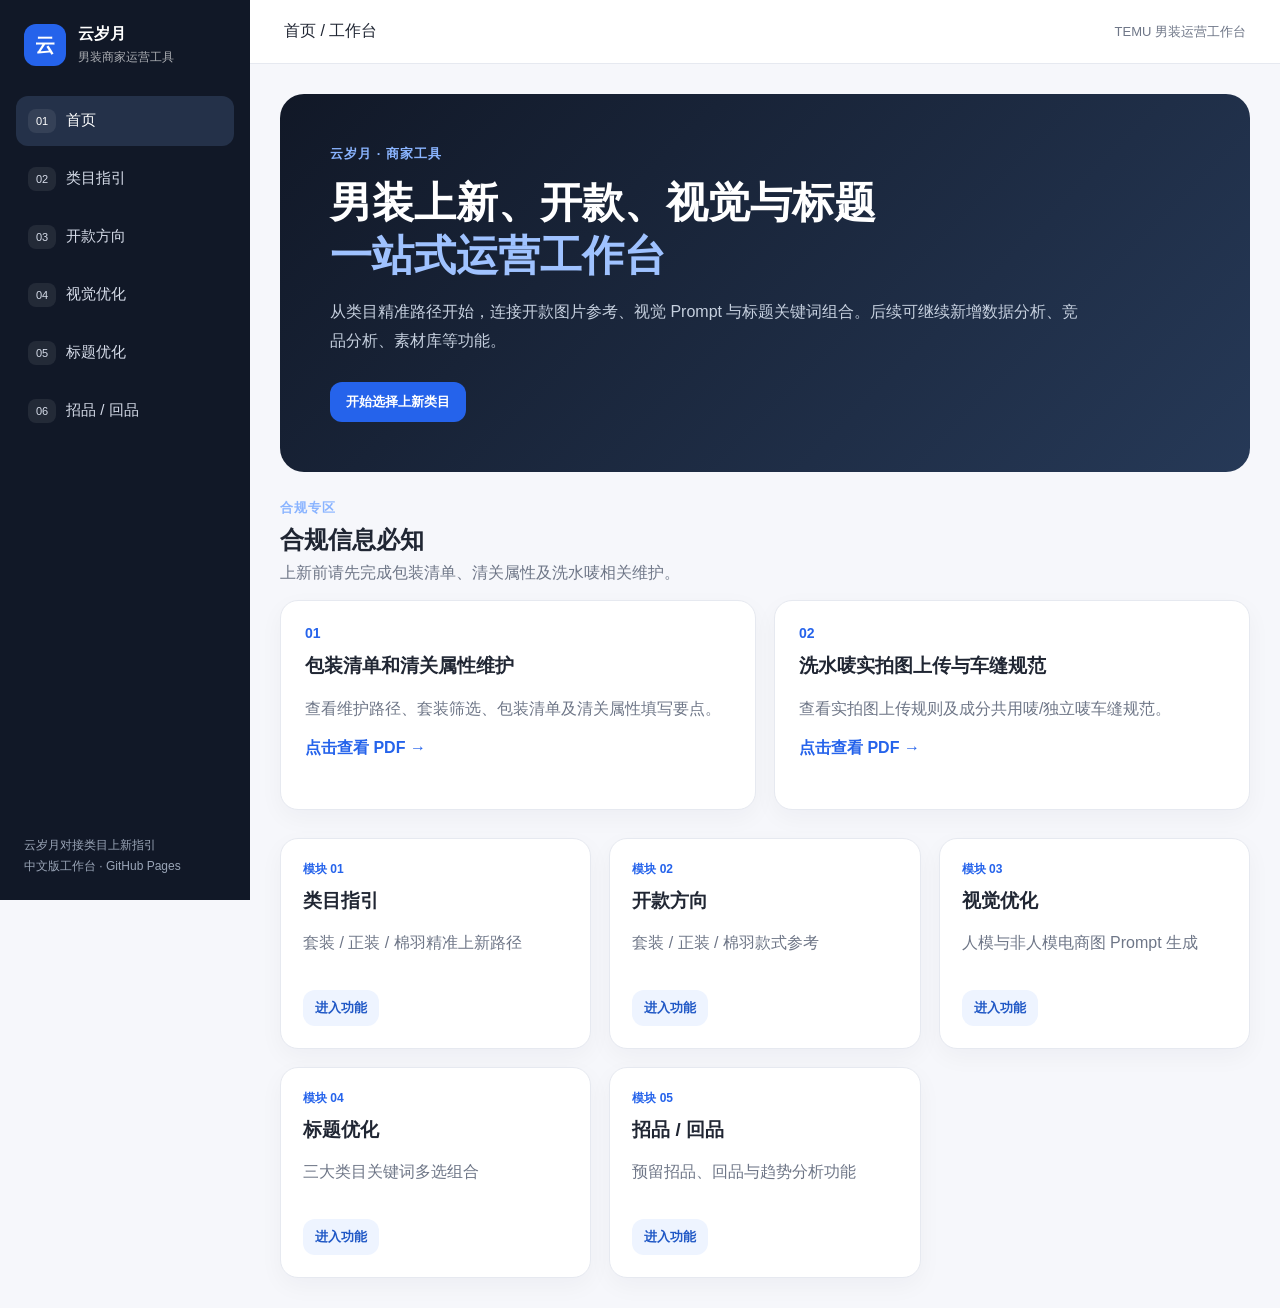
==== index.html @ f144a184 "Add files via upload" ====
<!DOCTYPE html>
<html lang="zh-CN">
<head>
<meta charset="UTF-8">
<meta name="viewport" content="width=device-width,initial-scale=1.0">
<title>云岁月对接类目上新指引</title>
<link rel="stylesheet" href="style.css">
</head>
<body>
<aside class="sidebar">
  <div class="brand"><div class="brand-mark">云</div><div><b>云岁月</b><span>男装商家运营工具</span></div></div>
  <nav id="mainNav"></nav>
  <div class="sidebar-foot">云岁月对接类目上新指引<br>中文版工作台 · GitHub Pages</div>
</aside>
<div class="app">
<header class="topbar"><div id="crumb">首页 / 工作台</div><div class="status">TEMU 男装运营工作台</div></header>
<main>
<section id="home" class="page active">
  <div class="hero"><span class="eyebrow">云岁月 · 商家工具</span><h1>男装上新、开款、视觉与标题<br><em>一站式运营工作台</em></h1><p>从类目精准路径开始，连接开款图片参考、视觉 Prompt 与标题关键词组合。后续可继续新增数据分析、竞品分析、素材库等功能。</p><button class="btn primary" data-go="category">开始选择上新类目</button></div>
  <section class="compliance-section">
    <div class="section-title"><span>合规专区</span><h2>合规信息必知</h2><p>上新前请先完成包装清单、清关属性及洗水唛相关维护。</p></div>
    <div class="compliance-grid">
      <a class="compliance-card" href="assets/compliance/包装清单和清关属性维护要点.pdf" target="_blank"><div class="compliance-num">01</div><h3>包装清单和清关属性维护</h3><p>查看维护路径、套装筛选、包装清单及清关属性填写要点。</p><span>点击查看 PDF →</span></a>
      <a class="compliance-card" href="assets/compliance/洗水唛要点.pdf" target="_blank"><div class="compliance-num">02</div><h3>洗水唛实拍图上传与车缝规范</h3><p>查看实拍图上传规则及成分共用唛/独立唛车缝规范。</p><span>点击查看 PDF →</span></a>
    </div>
  </section>
  <div id="homeModules" class="module-grid"></div>
</section>

<section id="category" class="page">
  <div class="page-head"><span>模块 01</span><h2>类目指引</h2><p>已按《云岁月对接路径表》整理，每一条路径独立展示，可一键复制。</p></div>
  <div class="source-bar"><b>原始类目表：</b><a href="source-files/云岁月对接路径表.xlsx" download>下载 Excel</a><span>｜</span><span>每条路径支持一键复制</span></div>
  <div id="categoryOverview" class="overview-grid"></div>
  <div id="categoryDetail"></div>
</section>

<section id="open" class="page">
  <div class="page-head"><span>模块 02</span><h2>开款方向</h2><p>套装、正装、棉羽三大类目款式参考；优先展示网页图片，PDF 可直接弹窗查看。</p></div>
  <div class="open-tabs" id="openTabs"></div>
  <div id="openDirectionGrid" class="reference-grid"></div>
</section>

<section id="visual" class="page">
  <div class="page-head"><span>模块 03</span><h2>视觉优化</h2><p>围绕人模与非人模商品展示方式，组合生成中文电商图片 Prompt。</p></div>
  <div class="mode-tabs"><button class="active" data-visual-mode="human">人模视觉优化</button><button data-visual-mode="product">非人模视觉优化</button></div>
  <div id="visualControls" class="control-groups"></div>
  <div class="output-card"><div class="output-title">生成的视觉 Prompt <button class="btn small" id="copyVisual">复制 Prompt</button></div><textarea id="visualOutput" readonly></textarea></div>
</section>

<section id="title" class="page">
  <div class="page-head"><span>模块 04</span><h2>标题优化</h2><p>套装、正装、棉羽三大类目独立词卡，支持多选组合。</p></div>
  <div class="golden-formula"><div>标题黄金公式</div><strong>[件套规格 (2pcs/3pcs)] + [人群/品类] + [版型/风格] + [材质/图案] + [领型细节] + [包含部件说明] + [多场景/卖点]</strong></div>
  <div class="source-bar"><b>原始词库：</b><a href="source-files/分维度枚举词_中英对照.xlsx" download>下载《分维度枚举词_中英对照.xlsx》</a></div>
  <div id="titleCategoryTabs" class="open-tabs"></div>
  <div id="titleControls" class="control-groups"></div>
  <div class="output-card"><div class="output-title">生成的英文标题 <button class="btn small" id="copyTitle">复制标题</button></div><textarea id="titleOutput" readonly></textarea><div id="titleCount" class="count"></div></div>
</section>

<section id="sourcing" class="page"><div class="page-head"><span>模块 05</span><h2>招品 / 回品</h2><p>预留功能入口：后续可接入招品清单、回品判断、趋势数据与选品评分。</p></div><div class="empty-state">该模块已预留，后续直接在 <code>app.js</code> 增加数据和页面组件即可。</div></section>
</main>
</div>
<div id="pdfModal" class="modal"><div class="modal-card"><button id="closePdf" class="close">×</button><iframe id="pdfFrame"></iframe></div></div>
<script src="data/category-data.js"></script>
<script src="data/open-direction-data.js"></script>
<script src="data/title-data.js"></script>
<script src="data/visual-data.js"></script>
<script src="app.js"></script>
</body>
</html>
---- style.css ----
:root{--bg:#f6f7fb;--card:#fff;--text:#202633;--muted:#6e7687;--line:#e6e9f0;--dark:#111827;--accent:#2563eb;--accent2:#eef4ff}*{box-sizing:border-box}html,body{margin:0;font-family:Inter,"PingFang SC","Microsoft YaHei",Arial,sans-serif;background:var(--bg);color:var(--text)}body{display:flex}.sidebar{width:250px;min-height:100vh;position:fixed;left:0;top:0;background:#111827;color:#fff;padding:24px 16px;display:flex;flex-direction:column;z-index:20}.brand{display:flex;gap:12px;align-items:center;padding:0 8px 26px}.brand-mark{width:42px;height:42px;border-radius:12px;background:var(--accent);display:grid;place-items:center;font-weight:900;font-size:20px}.brand b,.brand span{display:block}.brand span{font-size:12px;opacity:.65;margin-top:4px}.nav-btn{width:100%;border:0;background:transparent;color:#d7ddea;padding:13px 12px;border-radius:12px;text-align:left;margin:4px 0;font-size:15px;cursor:pointer}.nav-btn:hover,.nav-btn.active{background:#243149;color:#fff}.num{display:inline-grid;place-items:center;width:28px;height:24px;font-size:11px;margin-right:10px;border-radius:8px;background:rgba(255,255,255,.08)}.sidebar-foot{margin-top:auto;padding:18px 8px 0;color:#9aa5b7;font-size:12px;line-height:1.7}.app{margin-left:250px;width:calc(100% - 250px);min-height:100vh}.topbar{height:64px;background:#fff;border-bottom:1px solid var(--line);display:flex;align-items:center;justify-content:space-between;padding:0 34px;position:sticky;top:0;z-index:10}.status{font-size:13px;color:var(--muted)}main{padding:30px;max-width:1500px;margin:auto}.page{display:none}.page.active{display:block}.hero{padding:50px;border-radius:24px;background:linear-gradient(135deg,#111827,#263957);color:#fff;margin-bottom:26px}.eyebrow,.page-head>span,.section-title>span{display:inline-block;color:#8ab4ff;font-weight:800;font-size:13px;letter-spacing:.08em}.hero h1{font-size:42px;line-height:1.25;margin:14px 0}.hero em{color:#9fc2ff;font-style:normal}.hero p{max-width:760px;color:#c6d0df;line-height:1.8}.btn,.tab-btn,.choice,.copy-path,.jump-btn,.view-pdf{border:0;background:#fff;border-radius:12px;padding:11px 16px;font-weight:800;cursor:pointer}.btn.primary{background:var(--accent);color:#fff;margin-top:10px}.btn.small{font-size:13px;padding:9px 12px}.module-grid,.compliance-grid,.overview-grid{display:grid;grid-template-columns:repeat(auto-fit,minmax(250px,1fr));gap:18px}.module-card,.compliance-card,.overview-card,.group-card,.output-card,.path-block,.reference-card{background:var(--card);border:1px solid var(--line);border-radius:18px;box-shadow:0 8px 25px rgba(20,30,50,.04)}.module-card,.overview-card{padding:22px;cursor:pointer}.module-num{font-size:12px;color:var(--accent);font-weight:900}.module-card h3,.overview-card h3{margin:10px 0}.module-card p,.overview-card p{color:var(--muted);min-height:44px;line-height:1.6}.module-card .btn{background:#eef4ff;color:#2058c6}.compliance-section{margin-bottom:28px}.section-title{margin:0 0 16px}.section-title h2{margin:7px 0}.section-title p{margin:0;color:var(--muted)}.compliance-card{display:block;text-decoration:none;color:inherit;padding:24px;min-height:210px}.compliance-card:hover,.module-card:hover,.overview-card:hover{transform:translateY(-2px);box-shadow:0 14px 30px rgba(20,30,50,.08)}.compliance-num{font-weight:900;color:var(--accent);font-size:14px}.compliance-card h3{margin:12px 0}.compliance-card p{color:var(--muted);line-height:1.7}.compliance-card span{color:var(--accent);font-weight:800}.page-head{margin-bottom:20px}.page-head h2{font-size:32px;margin:7px 0}.page-head p{color:var(--muted);margin:0}.source-bar,.title-tip{background:#eef4ff;border:1px solid #d9e7ff;padding:13px 16px;border-radius:12px;margin-bottom:18px;color:#41506a}.source-bar a{color:var(--accent);font-weight:800}.golden-formula{background:#fff6d8;border:1px solid #f0d889;border-radius:16px;padding:18px 20px;margin:0 0 18px}.golden-formula div{font-weight:900;color:#9a6500;margin-bottom:8px}.golden-formula strong{font-size:16px;line-height:1.7}.count-badge{font-size:12px;background:#eef4ff;color:var(--accent);padding:5px 9px;border-radius:999px}.path-block{padding:18px}.path-head{display:flex;align-items:center;justify-content:space-between;margin-bottom:15px}.path-head h3{margin:0}.path-list{display:grid;grid-template-columns:repeat(auto-fit,minmax(330px,1fr));gap:14px}.path-card{border:1px solid var(--line);border-radius:14px;padding:16px;background:#fbfcff}.path-card-top{display:flex;justify-content:space-between;gap:10px}.path-card-top span{font-size:11px;color:var(--muted)}.path{margin:12px 0;color:#354158;line-height:1.7;word-break:break-word}.path-actions{display:flex;gap:10px;flex-wrap:wrap}.copy-path{background:#eaf2ff;color:#1d5bd2}.jump-btn{background:#111827;color:#fff}.open-tabs,.mode-tabs{display:flex;gap:12px;flex-wrap:wrap;margin:18px 0 24px}.tab-btn{min-width:140px;background:#fff;border:1px solid var(--line);font-size:17px}.tab-btn.active,.mode-tabs button.active{background:var(--accent);color:#fff;border-color:var(--accent)}.mode-tabs button{padding:11px 18px;border-radius:12px;border:1px solid var(--line);background:#fff;font-weight:800;cursor:pointer}.reference-grid{display:grid;grid-template-columns:repeat(auto-fill,minmax(320px,1fr));gap:20px}.reference-card{overflow:hidden;display:flex;flex-direction:column}.ppt-card-header{padding:18px;border-bottom:1px solid var(--line)}.reference-type{display:inline-block;font-size:11px;font-weight:900;padding:5px 9px;border-radius:999px;background:#eef4ff;color:var(--accent)}.ppt-card-header h3{margin:10px 0 0}.reference-en{margin:7px 0 0;color:var(--muted);font-size:13px}.ppt-preview{height:400px;background:#f4f6f8;display:flex;align-items:center;justify-content:center}.ppt-preview img{width:100%;height:100%;object-fit:contain}.ppt-preview iframe{width:100%;height:100%;border:0}.reference-body{padding:16px;display:flex;flex-direction:column;gap:14px}.tags{display:flex;gap:7px;flex-wrap:wrap}.tag{font-size:12px;padding:6px 9px;border-radius:999px;background:#f1f3f6}.card-actions{display:grid;gap:9px}.view-pdf{background:var(--dark);color:#fff}.card-image-link{display:block;text-align:center;text-decoration:none;padding:11px;border-radius:12px;background:#eef4ff;color:var(--accent);font-weight:800}.preview-placeholder,.empty-state{padding:30px;text-align:center;color:var(--muted)}.pdf-icon{font-size:44px}.control-groups{display:grid;gap:16px}.group-card{padding:18px}.group-title{display:flex;justify-content:space-between;align-items:center;margin-bottom:12px}.group-title h3{margin:0;font-size:17px}.group-title span{font-size:12px;color:var(--muted)}.choices{display:flex;gap:9px;flex-wrap:wrap}.choice{background:#f7f8fb;border:1px solid var(--line);text-align:left}.choice.active{background:#eaf2ff;border-color:#8db5ff;color:#1649b7}.choice small{display:block;font-size:11px;color:#71809a;margin-top:4px}.output-card{margin-top:20px;padding:18px}.output-title{font-weight:900;display:flex;justify-content:space-between;align-items:center;margin-bottom:12px}.output-title .btn{background:#eef4ff;color:#1d5bd2}textarea{width:100%;min-height:160px;border:1px solid var(--line);border-radius:12px;padding:14px;resize:vertical;font:inherit;line-height:1.7;background:#fbfcff}.count{margin-top:8px;color:var(--muted);font-size:12px}.modal{display:none;position:fixed;inset:0;background:rgba(0,0,0,.65);z-index:100;padding:4vh 4vw}.modal.show{display:flex;align-items:center;justify-content:center}.modal-card{width:100%;height:92vh;background:#fff;border-radius:16px;overflow:hidden;position:relative}.close{position:absolute;right:12px;top:10px;width:38px;height:38px;border:0;border-radius:50%;background:#111827;color:#fff;font-size:24px;z-index:2;cursor:pointer}.modal iframe{width:100%;height:100%;border:0}.empty-state{background:#fff;border:1px dashed #c8ced8;border-radius:18px;min-height:220px;display:grid;place-items:center}code{background:#eef1f5;padding:2px 5px;border-radius:6px}
@media(max-width:900px){body{display:block}.sidebar{position:static;width:100%;min-height:auto}.sidebar-foot{display:none}.app{margin:0;width:100%}.topbar{padding:0 16px}.status{display:none}main{padding:18px}.hero{padding:28px}.hero h1{font-size:31px}.path-list{grid-template-columns:1fr}.reference-grid{grid-template-columns:1fr}.ppt-preview{height:440px}}
@media(max-width:560px){.brand{padding-bottom:12px}.nav-btn{display:inline-block;width:auto;margin:3px;padding:9px}.num{display:none}.sidebar nav{display:flex;flex-wrap:wrap}.hero h1{font-size:27px}.module-grid,.compliance-grid,.overview-grid{grid-template-columns:1fr}.topbar{height:54px}.golden-formula strong{font-size:14px}.ppt-preview{height:360px}}
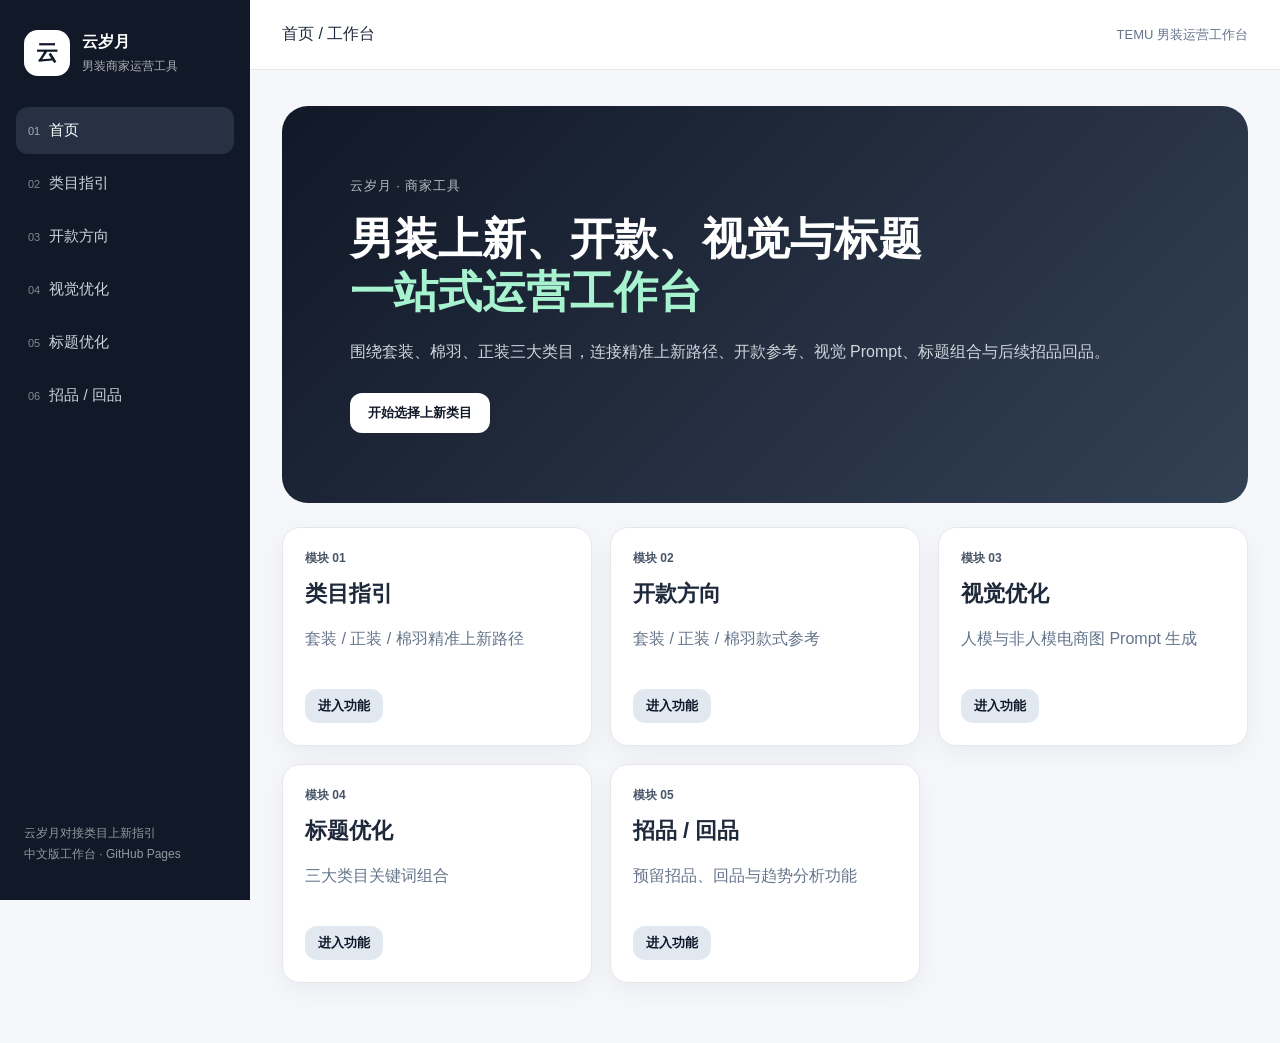
==== commit 3d4697e7: "Add files via upload" ====
--- a/index.html
+++ b/index.html
@@ -2,7 +2,7 @@
 <html lang="zh-CN">
 <head>
 <meta charset="UTF-8">
-<meta name="viewport" content="width=device-width,initial-scale=1.0">
+<meta name="viewport" content="width=device-width, initial-scale=1.0">
 <title>云岁月对接类目上新指引</title>
 <link rel="stylesheet" href="style.css">
 </head>
@@ -16,49 +16,45 @@
 <header class="topbar"><div id="crumb">首页 / 工作台</div><div class="status">TEMU 男装运营工作台</div></header>
 <main>
 <section id="home" class="page active">
-  <div class="hero"><span class="eyebrow">云岁月 · 商家工具</span><h1>男装上新、开款、视觉与标题<br><em>一站式运营工作台</em></h1><p>从类目精准路径开始，连接开款图片参考、视觉 Prompt 与标题关键词组合。后续可继续新增数据分析、竞品分析、素材库等功能。</p><button class="btn primary" data-go="category">开始选择上新类目</button></div>
-  <section class="compliance-section">
-    <div class="section-title"><span>合规专区</span><h2>合规信息必知</h2><p>上新前请先完成包装清单、清关属性及洗水唛相关维护。</p></div>
-    <div class="compliance-grid">
-      <a class="compliance-card" href="assets/compliance/包装清单和清关属性维护要点.pdf" target="_blank"><div class="compliance-num">01</div><h3>包装清单和清关属性维护</h3><p>查看维护路径、套装筛选、包装清单及清关属性填写要点。</p><span>点击查看 PDF →</span></a>
-      <a class="compliance-card" href="assets/compliance/洗水唛要点.pdf" target="_blank"><div class="compliance-num">02</div><h3>洗水唛实拍图上传与车缝规范</h3><p>查看实拍图上传规则及成分共用唛/独立唛车缝规范。</p><span>点击查看 PDF →</span></a>
-    </div>
-  </section>
+  <div class="hero"><span class="eyebrow">云岁月 · 商家工具</span><h1>男装上新、开款、视觉与标题<br><em>一站式运营工作台</em></h1><p>围绕套装、棉羽、正装三大类目，连接精准上新路径、开款参考、视觉 Prompt、标题组合与后续招品回品。</p><button class="btn primary" data-go="category">开始选择上新类目</button></div>
   <div id="homeModules" class="module-grid"></div>
 </section>
 
 <section id="category" class="page">
-  <div class="page-head"><span>模块 01</span><h2>类目指引</h2><p>已按《云岁月对接路径表》整理，每一条路径独立展示，可一键复制。</p></div>
-  <div class="source-bar"><b>原始类目表：</b><a href="source-files/云岁月对接路径表.xlsx" download>下载 Excel</a><span>｜</span><span>每条路径支持一键复制</span></div>
+  <div class="page-head"><span>模块 01</span><h2>类目指引</h2><p>先总览全部路径，再选择套装、正装、棉羽进入精准上新路径。</p></div>
+  <div class="source-bar"><b>原始类目表：</b><a href="source-files/云岁月对接路径表.xlsx" download>下载 Excel</a><span>｜已整理为网页可复制路径</span></div>
   <div id="categoryOverview" class="overview-grid"></div>
   <div id="categoryDetail"></div>
 </section>
 
 <section id="open" class="page">
-  <div class="page-head"><span>模块 02</span><h2>开款方向</h2><p>套装、正装、棉羽三大类目款式参考；优先展示网页图片，PDF 可直接弹窗查看。</p></div>
+  <div class="page-head"><span>模块 02</span><h2>开款方向</h2><p>套装、正装、棉羽三大类款式参考。优先显示图片；无图片时自动显示对应 PDF 页面。</p></div>
   <div class="open-tabs" id="openTabs"></div>
   <div id="openDirectionGrid" class="reference-grid"></div>
 </section>
 
 <section id="visual" class="page">
-  <div class="page-head"><span>模块 03</span><h2>视觉优化</h2><p>围绕人模与非人模商品展示方式，组合生成中文电商图片 Prompt。</p></div>
-  <div class="mode-tabs"><button class="active" data-visual-mode="human">人模视觉优化</button><button data-visual-mode="product">非人模视觉优化</button></div>
+  <div class="page-head"><span>模块 03</span><h2>视觉优化</h2><p>按人模、姿势、风格、场景、配饰、光线与构图组合生成中文电商图片 Prompt。</p></div>
+  <div class="mode-tabs"><button class="mode-btn active" data-mode="human">人模视觉优化</button><button class="mode-btn" data-mode="nonhuman">非人模视觉优化</button></div>
   <div id="visualControls" class="control-groups"></div>
   <div class="output-card"><div class="output-title">生成的视觉 Prompt <button class="btn small" id="copyVisual">复制 Prompt</button></div><textarea id="visualOutput" readonly></textarea></div>
 </section>
 
 <section id="title" class="page">
-  <div class="page-head"><span>模块 04</span><h2>标题优化</h2><p>套装、正装、棉羽三大类目独立词卡，支持多选组合。</p></div>
-  <div class="golden-formula"><div>标题黄金公式</div><strong>[件套规格 (2pcs/3pcs)] + [人群/品类] + [版型/风格] + [材质/图案] + [领型细节] + [包含部件说明] + [多场景/卖点]</strong></div>
-  <div class="source-bar"><b>原始词库：</b><a href="source-files/分维度枚举词_中英对照.xlsx" download>下载《分维度枚举词_中英对照.xlsx》</a></div>
+  <div class="page-head"><span>模块 04</span><h2>标题优化</h2><p>按套装、正装、棉羽选择核心品类词、版型、风格、材质、细节、场景等关键词生成英文标题。</p></div>
+  <div class="golden-formula"><b>标题黄金公式：</b><span>[件套规格 (2pcs/3pcs)] + [人群/品类] + [版型/风格] + [材质/图案] + [领型细节] + [包含部件说明] + [多场景/卖点]</span></div>
   <div id="titleCategoryTabs" class="open-tabs"></div>
   <div id="titleControls" class="control-groups"></div>
   <div class="output-card"><div class="output-title">生成的英文标题 <button class="btn small" id="copyTitle">复制标题</button></div><textarea id="titleOutput" readonly></textarea><div id="titleCount" class="count"></div></div>
 </section>
 
-<section id="sourcing" class="page"><div class="page-head"><span>模块 05</span><h2>招品 / 回品</h2><p>预留功能入口：后续可接入招品清单、回品判断、趋势数据与选品评分。</p></div><div class="empty-state">该模块已预留，后续直接在 <code>app.js</code> 增加数据和页面组件即可。</div></section>
+<section id="sourcing" class="page">
+  <div class="page-head"><span>模块 05</span><h2>招品 / 回品</h2><p>预留招品清单、回品判断、趋势数据与选品评分入口。</p></div>
+  <div class="empty-state"><h3>招品 / 回品功能已预留</h3><p>后续可直接在 app.js 中继续增加招品链接、回品规则、趋势数据和评分模型。</p></div>
+</section>
 </main>
 </div>
+
 <div id="pdfModal" class="modal"><div class="modal-card"><button id="closePdf" class="close">×</button><iframe id="pdfFrame"></iframe></div></div>
 <script src="data/category-data.js"></script>
 <script src="data/open-direction-data.js"></script>
--- a/style.css
+++ b/style.css
@@ -1,3 +1 @@
-:root{--bg:#f6f7fb;--card:#fff;--text:#202633;--muted:#6e7687;--line:#e6e9f0;--dark:#111827;--accent:#2563eb;--accent2:#eef4ff}*{box-sizing:border-box}html,body{margin:0;font-family:Inter,"PingFang SC","Microsoft YaHei",Arial,sans-serif;background:var(--bg);color:var(--text)}body{display:flex}.sidebar{width:250px;min-height:100vh;position:fixed;left:0;top:0;background:#111827;color:#fff;padding:24px 16px;display:flex;flex-direction:column;z-index:20}.brand{display:flex;gap:12px;align-items:center;padding:0 8px 26px}.brand-mark{width:42px;height:42px;border-radius:12px;background:var(--accent);display:grid;place-items:center;font-weight:900;font-size:20px}.brand b,.brand span{display:block}.brand span{font-size:12px;opacity:.65;margin-top:4px}.nav-btn{width:100%;border:0;background:transparent;color:#d7ddea;padding:13px 12px;border-radius:12px;text-align:left;margin:4px 0;font-size:15px;cursor:pointer}.nav-btn:hover,.nav-btn.active{background:#243149;color:#fff}.num{display:inline-grid;place-items:center;width:28px;height:24px;font-size:11px;margin-right:10px;border-radius:8px;background:rgba(255,255,255,.08)}.sidebar-foot{margin-top:auto;padding:18px 8px 0;color:#9aa5b7;font-size:12px;line-height:1.7}.app{margin-left:250px;width:calc(100% - 250px);min-height:100vh}.topbar{height:64px;background:#fff;border-bottom:1px solid var(--line);display:flex;align-items:center;justify-content:space-between;padding:0 34px;position:sticky;top:0;z-index:10}.status{font-size:13px;color:var(--muted)}main{padding:30px;max-width:1500px;margin:auto}.page{display:none}.page.active{display:block}.hero{padding:50px;border-radius:24px;background:linear-gradient(135deg,#111827,#263957);color:#fff;margin-bottom:26px}.eyebrow,.page-head>span,.section-title>span{display:inline-block;color:#8ab4ff;font-weight:800;font-size:13px;letter-spacing:.08em}.hero h1{font-size:42px;line-height:1.25;margin:14px 0}.hero em{color:#9fc2ff;font-style:normal}.hero p{max-width:760px;color:#c6d0df;line-height:1.8}.btn,.tab-btn,.choice,.copy-path,.jump-btn,.view-pdf{border:0;background:#fff;border-radius:12px;padding:11px 16px;font-weight:800;cursor:pointer}.btn.primary{background:var(--accent);color:#fff;margin-top:10px}.btn.small{font-size:13px;padding:9px 12px}.module-grid,.compliance-grid,.overview-grid{display:grid;grid-template-columns:repeat(auto-fit,minmax(250px,1fr));gap:18px}.module-card,.compliance-card,.overview-card,.group-card,.output-card,.path-block,.reference-card{background:var(--card);border:1px solid var(--line);border-radius:18px;box-shadow:0 8px 25px rgba(20,30,50,.04)}.module-card,.overview-card{padding:22px;cursor:pointer}.module-num{font-size:12px;color:var(--accent);font-weight:900}.module-card h3,.overview-card h3{margin:10px 0}.module-card p,.overview-card p{color:var(--muted);min-height:44px;line-height:1.6}.module-card .btn{background:#eef4ff;color:#2058c6}.compliance-section{margin-bottom:28px}.section-title{margin:0 0 16px}.section-title h2{margin:7px 0}.section-title p{margin:0;color:var(--muted)}.compliance-card{display:block;text-decoration:none;color:inherit;padding:24px;min-height:210px}.compliance-card:hover,.module-card:hover,.overview-card:hover{transform:translateY(-2px);box-shadow:0 14px 30px rgba(20,30,50,.08)}.compliance-num{font-weight:900;color:var(--accent);font-size:14px}.compliance-card h3{margin:12px 0}.compliance-card p{color:var(--muted);line-height:1.7}.compliance-card span{color:var(--accent);font-weight:800}.page-head{margin-bottom:20px}.page-head h2{font-size:32px;margin:7px 0}.page-head p{color:var(--muted);margin:0}.source-bar,.title-tip{background:#eef4ff;border:1px solid #d9e7ff;padding:13px 16px;border-radius:12px;margin-bottom:18px;color:#41506a}.source-bar a{color:var(--accent);font-weight:800}.golden-formula{background:#fff6d8;border:1px solid #f0d889;border-radius:16px;padding:18px 20px;margin:0 0 18px}.golden-formula div{font-weight:900;color:#9a6500;margin-bottom:8px}.golden-formula strong{font-size:16px;line-height:1.7}.count-badge{font-size:12px;background:#eef4ff;color:var(--accent);padding:5px 9px;border-radius:999px}.path-block{padding:18px}.path-head{display:flex;align-items:center;justify-content:space-between;margin-bottom:15px}.path-head h3{margin:0}.path-list{display:grid;grid-template-columns:repeat(auto-fit,minmax(330px,1fr));gap:14px}.path-card{border:1px solid var(--line);border-radius:14px;padding:16px;background:#fbfcff}.path-card-top{display:flex;justify-content:space-between;gap:10px}.path-card-top span{font-size:11px;color:var(--muted)}.path{margin:12px 0;color:#354158;line-height:1.7;word-break:break-word}.path-actions{display:flex;gap:10px;flex-wrap:wrap}.copy-path{background:#eaf2ff;color:#1d5bd2}.jump-btn{background:#111827;color:#fff}.open-tabs,.mode-tabs{display:flex;gap:12px;flex-wrap:wrap;margin:18px 0 24px}.tab-btn{min-width:140px;background:#fff;border:1px solid var(--line);font-size:17px}.tab-btn.active,.mode-tabs button.active{background:var(--accent);color:#fff;border-color:var(--accent)}.mode-tabs button{padding:11px 18px;border-radius:12px;border:1px solid var(--line);background:#fff;font-weight:800;cursor:pointer}.reference-grid{display:grid;grid-template-columns:repeat(auto-fill,minmax(320px,1fr));gap:20px}.reference-card{overflow:hidden;display:flex;flex-direction:column}.ppt-card-header{padding:18px;border-bottom:1px solid var(--line)}.reference-type{display:inline-block;font-size:11px;font-weight:900;padding:5px 9px;border-radius:999px;background:#eef4ff;color:var(--accent)}.ppt-card-header h3{margin:10px 0 0}.reference-en{margin:7px 0 0;color:var(--muted);font-size:13px}.ppt-preview{height:400px;background:#f4f6f8;display:flex;align-items:center;justify-content:center}.ppt-preview img{width:100%;height:100%;object-fit:contain}.ppt-preview iframe{width:100%;height:100%;border:0}.reference-body{padding:16px;display:flex;flex-direction:column;gap:14px}.tags{display:flex;gap:7px;flex-wrap:wrap}.tag{font-size:12px;padding:6px 9px;border-radius:999px;background:#f1f3f6}.card-actions{display:grid;gap:9px}.view-pdf{background:var(--dark);color:#fff}.card-image-link{display:block;text-align:center;text-decoration:none;padding:11px;border-radius:12px;background:#eef4ff;color:var(--accent);font-weight:800}.preview-placeholder,.empty-state{padding:30px;text-align:center;color:var(--muted)}.pdf-icon{font-size:44px}.control-groups{display:grid;gap:16px}.group-card{padding:18px}.group-title{display:flex;justify-content:space-between;align-items:center;margin-bottom:12px}.group-title h3{margin:0;font-size:17px}.group-title span{font-size:12px;color:var(--muted)}.choices{display:flex;gap:9px;flex-wrap:wrap}.choice{background:#f7f8fb;border:1px solid var(--line);text-align:left}.choice.active{background:#eaf2ff;border-color:#8db5ff;color:#1649b7}.choice small{display:block;font-size:11px;color:#71809a;margin-top:4px}.output-card{margin-top:20px;padding:18px}.output-title{font-weight:900;display:flex;justify-content:space-between;align-items:center;margin-bottom:12px}.output-title .btn{background:#eef4ff;color:#1d5bd2}textarea{width:100%;min-height:160px;border:1px solid var(--line);border-radius:12px;padding:14px;resize:vertical;font:inherit;line-height:1.7;background:#fbfcff}.count{margin-top:8px;color:var(--muted);font-size:12px}.modal{display:none;position:fixed;inset:0;background:rgba(0,0,0,.65);z-index:100;padding:4vh 4vw}.modal.show{display:flex;align-items:center;justify-content:center}.modal-card{width:100%;height:92vh;background:#fff;border-radius:16px;overflow:hidden;position:relative}.close{position:absolute;right:12px;top:10px;width:38px;height:38px;border:0;border-radius:50%;background:#111827;color:#fff;font-size:24px;z-index:2;cursor:pointer}.modal iframe{width:100%;height:100%;border:0}.empty-state{background:#fff;border:1px dashed #c8ced8;border-radius:18px;min-height:220px;display:grid;place-items:center}code{background:#eef1f5;padding:2px 5px;border-radius:6px}
-@media(max-width:900px){body{display:block}.sidebar{position:static;width:100%;min-height:auto}.sidebar-foot{display:none}.app{margin:0;width:100%}.topbar{padding:0 16px}.status{display:none}main{padding:18px}.hero{padding:28px}.hero h1{font-size:31px}.path-list{grid-template-columns:1fr}.reference-grid{grid-template-columns:1fr}.ppt-preview{height:440px}}
-@media(max-width:560px){.brand{padding-bottom:12px}.nav-btn{display:inline-block;width:auto;margin:3px;padding:9px}.num{display:none}.sidebar nav{display:flex;flex-wrap:wrap}.hero h1{font-size:27px}.module-grid,.compliance-grid,.overview-grid{grid-template-columns:1fr}.topbar{height:54px}.golden-formula strong{font-size:14px}.ppt-preview{height:360px}}+*{box-sizing:border-box}html{scroll-behavior:smooth}body{margin:0;font-family:Arial,"Microsoft YaHei",sans-serif;background:#f5f7fb;color:#1e293b}.sidebar{position:fixed;inset:0 auto 0 0;width:250px;background:#111827;color:#fff;padding:24px 16px;display:flex;flex-direction:column;z-index:20}.brand{display:flex;gap:12px;align-items:center;padding:6px 8px 28px}.brand-mark{width:46px;height:46px;border-radius:14px;background:#fff;color:#111827;display:grid;place-items:center;font-weight:900;font-size:22px}.brand b,.brand span{display:block}.brand span{font-size:12px;opacity:.65;margin-top:5px}.sidebar-foot{margin-top:auto;font-size:12px;line-height:1.7;opacity:.55;padding:12px 8px}.nav-btn{width:100%;border:0;background:transparent;color:#cbd5e1;padding:14px 12px;border-radius:12px;text-align:left;font-size:15px;cursor:pointer;margin:3px 0}.nav-btn:hover,.nav-btn.active{background:#263244;color:#fff}.nav-btn .num{font-size:11px;opacity:.6;margin-right:9px}.app{margin-left:250px;min-height:100vh}.topbar{height:70px;background:#fff;border-bottom:1px solid #e5e7eb;display:flex;align-items:center;justify-content:space-between;padding:0 32px;position:sticky;top:0;z-index:10}.status{font-size:13px;color:#64748b}.page{display:none;padding:36px 32px 60px;max-width:1500px;margin:auto}.page.active{display:block}.hero{padding:70px 7%;border-radius:26px;background:linear-gradient(135deg,#111827,#334155);color:#fff}.eyebrow{font-size:13px;letter-spacing:1px;opacity:.7}.hero h1{font-size:44px;line-height:1.2;margin:18px 0}.hero em{font-style:normal;color:#a7f3d0}.hero p{max-width:760px;line-height:1.9;color:#d1d5db}.btn{border:0;border-radius:12px;padding:11px 18px;font-weight:800;cursor:pointer;background:#e2e8f0;color:#0f172a}.btn.primary{background:#fff;color:#111827;margin-top:10px}.btn.small{padding:8px 13px;font-size:13px}.module-grid,.overview-grid,.reference-grid{display:grid;grid-template-columns:repeat(auto-fit,minmax(250px,1fr));gap:18px;margin-top:24px}.module-card,.overview-card,.group-card,.reference-card,.output-card,.path-block,.empty-state{background:#fff;border:1px solid #e5e7eb;border-radius:18px;box-shadow:0 8px 28px rgba(15,23,42,.05)}.module-card,.overview-card{padding:22px;cursor:pointer}.module-card h3,.overview-card h3{font-size:22px;margin:12px 0 8px}.module-card p,.overview-card p{color:#64748b;line-height:1.7;min-height:48px}.module-num,.count-badge,.page-head>span{font-size:12px;font-weight:800;color:#475569}.page-head h2{font-size:34px;margin:8px 0}.page-head p{color:#64748b}.source-bar,.golden-formula{background:#eef2ff;border:1px solid #c7d2fe;border-radius:14px;padding:15px 18px;margin:18px 0;color:#334155}.golden-formula{font-size:16px;line-height:1.8;background:#fff7ed;border-color:#fed7aa}.golden-formula b{font-size:18px;color:#9a3412}.overview-card button{margin-top:12px}.path-block{margin-top:24px;overflow:hidden}.path-head{display:flex;justify-content:space-between;align-items:center;padding:18px 20px;border-bottom:1px solid #e5e7eb}.path-list{padding:14px}.path-row{display:grid;grid-template-columns:130px 1fr auto auto;gap:14px;align-items:center;padding:15px;border-bottom:1px solid #eef2f7}.path-row:last-child{border-bottom:0}.path{font-size:13px;color:#475569;line-height:1.7;word-break:break-all}.copy-path,.jump-btn,.tab-btn,.mode-btn,.choice,.view-pdf,.card-image-link{border:1px solid #d8dee9;background:#fff;border-radius:12px;padding:10px 14px;cursor:pointer;font-weight:800}.copy-path{font-size:12px}.open-tabs,.mode-tabs{display:flex;flex-wrap:wrap;gap:12px;margin:22px 0}.tab-btn,.mode-btn{min-width:140px;min-height:52px;font-size:18px}.tab-btn.active,.mode-btn.active{background:#111827;color:#fff;border-color:#111827}.reference-grid{grid-template-columns:repeat(auto-fill,minmax(320px,1fr))}.reference-card{overflow:hidden;display:flex;flex-direction:column}.ppt-card-header{padding:18px 20px;border-bottom:1px solid #eef2f7}.reference-type{display:inline-block;background:#f1f5f9;border-radius:999px;padding:5px 10px;font-size:12px;font-weight:800}.ppt-card-header h3{font-size:21px;margin:12px 0 4px}.reference-en{font-size:13px;color:#64748b;margin:0}.ppt-preview{height:420px;background:#f8fafc;display:grid;place-items:center;overflow:hidden}.ppt-preview img{width:100%;height:100%;object-fit:contain}.ppt-preview iframe{width:100%;height:100%;border:0}.reference-body{padding:18px;display:flex;flex-direction:column;gap:15px}.tags{display:flex;gap:8px;flex-wrap:wrap}.tag{font-size:12px;padding:6px 10px;border-radius:999px;background:#f1f5f9;color:#475569}.card-actions{display:grid;gap:10px}.view-pdf,.card-image-link{width:100%;text-align:center;text-decoration:none;color:#0f172a}.preview-placeholder{padding:30px;text-align:center;color:#64748b}.preview-placeholder .pdf-icon{font-size:48px}.control-groups{display:grid;gap:16px}.group-card{padding:18px}.group-title{display:flex;justify-content:space-between;align-items:center;margin-bottom:14px}.group-title h3{margin:0;font-size:18px}.group-title span{font-size:12px;color:#64748b}.choices{display:flex;flex-wrap:wrap;gap:10px}.choice{font-size:14px;color:#334155}.choice small{display:block;margin-top:4px;color:#64748b;font-weight:500}.choice.active{background:#111827;color:#fff;border-color:#111827}.choice.active small{color:#cbd5e1}.output-card{margin-top:24px;padding:18px}.output-title{display:flex;justify-content:space-between;align-items:center;font-weight:900;margin-bottom:12px}.output-card textarea{width:100%;min-height:160px;border:1px solid #dbe1ea;border-radius:14px;padding:16px;font-family:inherit;line-height:1.7;resize:vertical;background:#fafcff}.count{margin-top:10px;font-size:13px;color:#64748b}.empty-state{min-height:260px;padding:40px;display:grid;place-items:center;text-align:center;color:#64748b}.modal{display:none;position:fixed;inset:0;background:rgba(15,23,42,.72);z-index:50;padding:30px}.modal.show{display:flex}.modal-card{position:relative;background:#fff;width:min(1100px,100%);height:min(90vh,900px);margin:auto;border-radius:16px;overflow:hidden}.modal-card iframe{width:100%;height:100%;border:0}.close{position:absolute;right:12px;top:10px;z-index:2;border:0;background:#111827;color:#fff;width:36px;height:36px;border-radius:50%;font-size:24px;cursor:pointer}@media(max-width:800px){.sidebar{position:static;width:auto;min-height:auto}.sidebar-foot{display:none}.app{margin-left:0}.topbar{padding:0 16px}.page{padding:24px 16px}.hero{padding:40px 24px}.hero h1{font-size:32px}.status{display:none}.path-row{grid-template-columns:1fr}.path-row .path{font-size:12px}.tab-btn,.mode-btn{flex:1;min-width:120px}.ppt-preview{height:360px}}
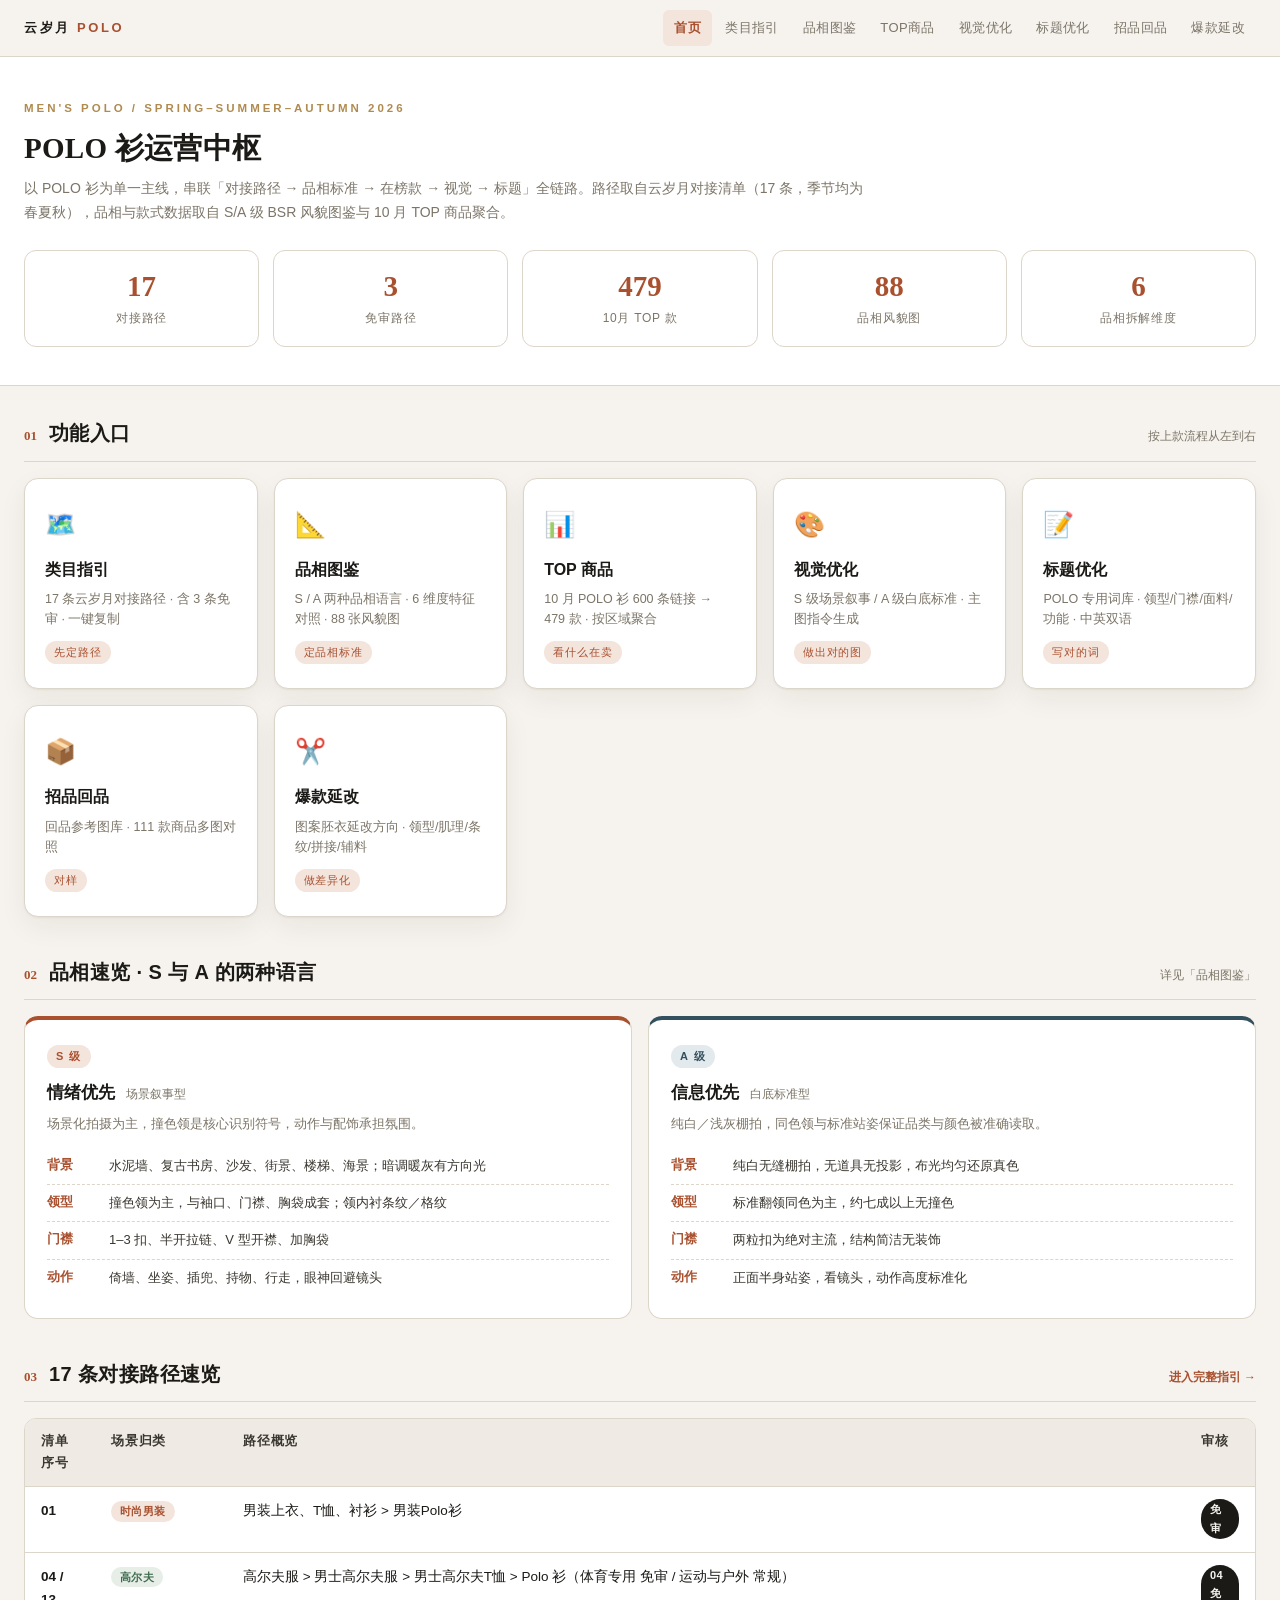
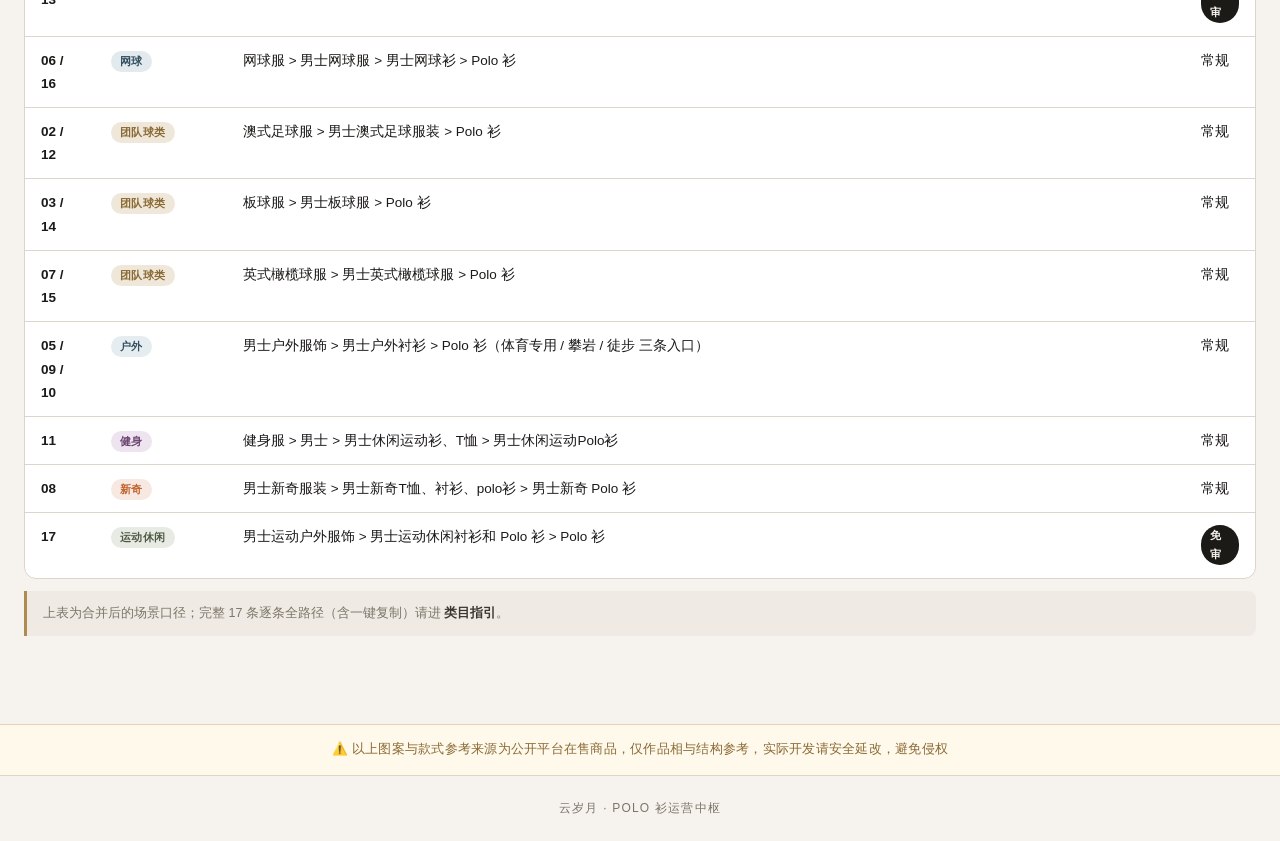
==== commit 5948c536: "Add files via upload" ====
--- a/index.html
+++ b/index.html
@@ -2,64 +2,142 @@
 <html lang="zh-CN">
 <head>
 <meta charset="UTF-8">
-<meta name="viewport" content="width=device-width, initial-scale=1.0">
-<title>云岁月对接类目上新指引</title>
+<meta name="viewport" content="width=device-width,initial-scale=1.0">
+<title>云岁月 · POLO 衫运营中枢</title>
 <link rel="stylesheet" href="style.css">
 </head>
 <body>
-<aside class="sidebar">
-  <div class="brand"><div class="brand-mark">云</div><div><b>云岁月</b><span>男装商家运营工具</span></div></div>
-  <nav id="mainNav"></nav>
-  <div class="sidebar-foot">云岁月对接类目上新指引<br>中文版工作台 · GitHub Pages</div>
-</aside>
-<div class="app">
-<header class="topbar"><div id="crumb">首页 / 工作台</div><div class="status">TEMU 男装运营工作台</div></header>
-<main>
-<section id="home" class="page active">
-  <div class="hero"><span class="eyebrow">云岁月 · 商家工具</span><h1>男装上新、开款、视觉与标题<br><em>一站式运营工作台</em></h1><p>围绕套装、棉羽、正装三大类目，连接精准上新路径、开款参考、视觉 Prompt、标题组合与后续招品回品。</p><button class="btn primary" data-go="category">开始选择上新类目</button></div>
-  <div id="homeModules" class="module-grid"></div>
-</section>
 
-<section id="category" class="page">
-  <div class="page-head"><span>模块 01</span><h2>类目指引</h2><p>先总览全部路径，再选择套装、正装、棉羽进入精准上新路径。</p></div>
-  <div class="source-bar"><b>原始类目表：</b><a href="source-files/云岁月对接路径表.xlsx" download>下载 Excel</a><span>｜已整理为网页可复制路径</span></div>
-  <div id="categoryOverview" class="overview-grid"></div>
-  <div id="categoryDetail"></div>
-</section>
+<div class="ys-nav"><div class="in">
+  <div class="brand">云岁月 <em>POLO</em></div>
+  <div class="links">
+    <a href="index.html" class="on">首页</a>
+    <a href="category-guide.html">类目指引</a>
+    <a href="appearance.html">品相图鉴</a>
+    <a href="top-goods.html">TOP商品</a>
+    <a href="visual.html">视觉优化</a>
+    <a href="title.html">标题优化</a>
+    <a href="recruit.html">招品回品</a>
+    <a href="ideas.html">爆款延改</a>
+  </div>
+</div></div>
 
-<section id="open" class="page">
-  <div class="page-head"><span>模块 02</span><h2>开款方向</h2><p>套装、正装、棉羽三大类款式参考。优先显示图片；无图片时自动显示对应 PDF 页面。</p></div>
-  <div class="open-tabs" id="openTabs"></div>
-  <div id="openDirectionGrid" class="reference-grid"></div>
-</section>
+<div class="page-head"><div class="in">
+  <div class="kicker">Men's Polo / Spring–Summer–Autumn 2026</div>
+  <h1 class="serif">POLO 衫运营中枢</h1>
+  <p class="lead">以 POLO 衫为单一主线，串联「对接路径 → 品相标准 → 在榜款 → 视觉 → 标题」全链路。路径取自云岁月对接清单（17 条，季节均为春夏秋），品相与款式数据取自 S/A 级 BSR 风貌图鉴与 10 月 TOP 商品聚合。</p>
+  <div class="stats">
+    <div class="stat"><div class="n">17</div><div class="l">对接路径</div></div>
+    <div class="stat"><div class="n">3</div><div class="l">免审路径</div></div>
+    <div class="stat"><div class="n">479</div><div class="l">10月 TOP 款</div></div>
+    <div class="stat"><div class="n">88</div><div class="l">品相风貌图</div></div>
+    <div class="stat"><div class="n">6</div><div class="l">品相拆解维度</div></div>
+  </div>
+</div></div>
 
-<section id="visual" class="page">
-  <div class="page-head"><span>模块 03</span><h2>视觉优化</h2><p>按人模、姿势、风格、场景、配饰、光线与构图组合生成中文电商图片 Prompt。</p></div>
-  <div class="mode-tabs"><button class="mode-btn active" data-mode="human">人模视觉优化</button><button class="mode-btn" data-mode="nonhuman">非人模视觉优化</button></div>
-  <div id="visualControls" class="control-groups"></div>
-  <div class="output-card"><div class="output-title">生成的视觉 Prompt <button class="btn small" id="copyVisual">复制 Prompt</button></div><textarea id="visualOutput" readonly></textarea></div>
-</section>
+<div class="container">
 
-<section id="title" class="page">
-  <div class="page-head"><span>模块 04</span><h2>标题优化</h2><p>按套装、正装、棉羽选择核心品类词、版型、风格、材质、细节、场景等关键词生成英文标题。</p></div>
-  <div class="golden-formula"><b>标题黄金公式：</b><span>[件套规格 (2pcs/3pcs)] + [人群/品类] + [版型/风格] + [材质/图案] + [领型细节] + [包含部件说明] + [多场景/卖点]</span></div>
-  <div id="titleCategoryTabs" class="open-tabs"></div>
-  <div id="titleControls" class="control-groups"></div>
-  <div class="output-card"><div class="output-title">生成的英文标题 <button class="btn small" id="copyTitle">复制标题</button></div><textarea id="titleOutput" readonly></textarea><div id="titleCount" class="count"></div></div>
-</section>
+  <div class="section">
+    <div class="section-title"><span class="no">01</span><h2>功能入口</h2><span class="hint">按上款流程从左到右</span></div>
+    <div class="entrance-grid">
+      <a href="category-guide.html" class="entrance-card">
+        <div class="icon">🗺️</div>
+        <div class="title">类目指引</div>
+        <div class="desc">17 条云岁月对接路径 · 含 3 条免审 · 一键复制</div>
+        <div class="tagline">先定路径</div>
+      </a>
+      <a href="appearance.html" class="entrance-card">
+        <div class="icon">📐</div>
+        <div class="title">品相图鉴</div>
+        <div class="desc">S / A 两种品相语言 · 6 维度特征对照 · 88 张风貌图</div>
+        <div class="tagline">定品相标准</div>
+      </a>
+      <a href="top-goods.html" class="entrance-card">
+        <div class="icon">📊</div>
+        <div class="title">TOP 商品</div>
+        <div class="desc">10 月 POLO 衫 600 条链接 → 479 款 · 按区域聚合</div>
+        <div class="tagline">看什么在卖</div>
+      </a>
+      <a href="visual.html" class="entrance-card">
+        <div class="icon">🎨</div>
+        <div class="title">视觉优化</div>
+        <div class="desc">S 级场景叙事 / A 级白底标准 · 主图指令生成</div>
+        <div class="tagline">做出对的图</div>
+      </a>
+      <a href="title.html" class="entrance-card">
+        <div class="icon">📝</div>
+        <div class="title">标题优化</div>
+        <div class="desc">POLO 专用词库 · 领型/门襟/面料/功能 · 中英双语</div>
+        <div class="tagline">写对的词</div>
+      </a>
+      <a href="recruit.html" class="entrance-card">
+        <div class="icon">📦</div>
+        <div class="title">招品回品</div>
+        <div class="desc">回品参考图库 · 111 款商品多图对照</div>
+        <div class="tagline">对样</div>
+      </a>
+      <a href="ideas.html" class="entrance-card">
+        <div class="icon">✂️</div>
+        <div class="title">爆款延改</div>
+        <div class="desc">图案胚衣延改方向 · 领型/肌理/条纹/拼接/辅料</div>
+        <div class="tagline">做差异化</div>
+      </a>
+    </div>
+  </div>
 
-<section id="sourcing" class="page">
-  <div class="page-head"><span>模块 05</span><h2>招品 / 回品</h2><p>预留招品清单、回品判断、趋势数据与选品评分入口。</p></div>
-  <div class="empty-state"><h3>招品 / 回品功能已预留</h3><p>后续可直接在 app.js 中继续增加招品链接、回品规则、趋势数据和评分模型。</p></div>
-</section>
-</main>
+  <div class="section">
+    <div class="section-title"><span class="no">02</span><h2>品相速览 · S 与 A 的两种语言</h2><span class="hint">详见「品相图鉴」</span></div>
+    <div class="duo">
+      <div class="panel s">
+        <span class="tag">S 级</span>
+        <h3>情绪优先 <span>场景叙事型</span></h3>
+        <p class="sum">场景化拍摄为主，撞色领是核心识别符号，动作与配饰承担氛围。</p>
+        <ul class="feats">
+          <li><b>背景</b><span>水泥墙、复古书房、沙发、街景、楼梯、海景；暗调暖灰有方向光</span></li>
+          <li><b>领型</b><span>撞色领为主，与袖口、门襟、胸袋成套；领内衬条纹／格纹</span></li>
+          <li><b>门襟</b><span>1–3 扣、半开拉链、V 型开襟、加胸袋</span></li>
+          <li><b>动作</b><span>倚墙、坐姿、插兜、持物、行走，眼神回避镜头</span></li>
+        </ul>
+      </div>
+      <div class="panel a">
+        <span class="tag">A 级</span>
+        <h3>信息优先 <span>白底标准型</span></h3>
+        <p class="sum">纯白／浅灰棚拍，同色领与标准站姿保证品类与颜色被准确读取。</p>
+        <ul class="feats">
+          <li><b>背景</b><span>纯白无缝棚拍，无道具无投影，布光均匀还原真色</span></li>
+          <li><b>领型</b><span>标准翻领同色为主，约七成以上无撞色</span></li>
+          <li><b>门襟</b><span>两粒扣为绝对主流，结构简洁无装饰</span></li>
+          <li><b>动作</b><span>正面半身站姿，看镜头，动作高度标准化</span></li>
+        </ul>
+      </div>
+    </div>
+  </div>
+
+  <div class="section">
+    <div class="section-title"><span class="no">03</span><h2>17 条对接路径速览</h2><span class="hint"><a href="category-guide.html" style="color:var(--rust);font-weight:600">进入完整指引 →</a></span></div>
+    <div class="tablewrap">
+      <table>
+        <thead><tr><th style="width:70px">清单序号</th><th style="width:132px">场景归类</th><th>路径概览</th><th style="width:70px">审核</th></tr></thead>
+        <tbody>
+          <tr><td><b>01</b></td><td><span class="badge b-fashion">时尚男装</span></td><td>男装上衣、T恤、衬衫 &gt; 男装Polo衫</td><td><span class="badge b-free">免审</span></td></tr>
+          <tr><td><b>04 / 13</b></td><td><span class="badge b-golf">高尔夫</span></td><td>高尔夫服 &gt; 男士高尔夫服 &gt; 男士高尔夫T恤 &gt; Polo 衫（体育专用 免审 / 运动与户外 常规）</td><td><span class="badge b-free">04 免审</span></td></tr>
+          <tr><td><b>06 / 16</b></td><td><span class="badge b-tennis">网球</span></td><td>网球服 &gt; 男士网球服 &gt; 男士网球衫 &gt; Polo 衫</td><td>常规</td></tr>
+          <tr><td><b>02 / 12</b></td><td><span class="badge b-team">团队球类</span></td><td>澳式足球服 &gt; 男士澳式足球服装 &gt; Polo 衫</td><td>常规</td></tr>
+          <tr><td><b>03 / 14</b></td><td><span class="badge b-team">团队球类</span></td><td>板球服 &gt; 男士板球服 &gt; Polo 衫</td><td>常规</td></tr>
+          <tr><td><b>07 / 15</b></td><td><span class="badge b-team">团队球类</span></td><td>英式橄榄球服 &gt; 男士英式橄榄球服 &gt; Polo 衫</td><td>常规</td></tr>
+          <tr><td><b>05 / 09 / 10</b></td><td><span class="badge b-outdoor">户外</span></td><td>男士户外服饰 &gt; 男士户外衬衫 &gt; Polo 衫（体育专用 / 攀岩 / 徒步 三条入口）</td><td>常规</td></tr>
+          <tr><td><b>11</b></td><td><span class="badge b-fitness">健身</span></td><td>健身服 &gt; 男士 &gt; 男士休闲运动衫、T恤 &gt; 男士休闲运动Polo衫</td><td>常规</td></tr>
+          <tr><td><b>08</b></td><td><span class="badge b-novelty">新奇</span></td><td>男士新奇服装 &gt; 男士新奇T恤、衬衫、polo衫 &gt; 男士新奇 Polo 衫</td><td>常规</td></tr>
+          <tr><td><b>17</b></td><td><span class="badge b-active">运动休闲</span></td><td>男士运动户外服饰 &gt; 男士运动休闲衬衫和 Polo 衫 &gt; Polo 衫</td><td><span class="badge b-free">免审</span></td></tr>
+        </tbody>
+      </table>
+    </div>
+    <div class="note" style="margin-top:12px">上表为合并后的场景口径；完整 17 条逐条全路径（含一键复制）请进 <b>类目指引</b>。</div>
+  </div>
+
 </div>
 
-<div id="pdfModal" class="modal"><div class="modal-card"><button id="closePdf" class="close">×</button><iframe id="pdfFrame"></iframe></div></div>
-<script src="data/category-data.js"></script>
-<script src="data/open-direction-data.js"></script>
-<script src="data/title-data.js"></script>
-<script src="data/visual-data.js"></script>
-<script src="app.js"></script>
+<div class="disclaimer">⚠️ 以上图案与款式参考来源为公开平台在售商品，仅作品相与结构参考，实际开发请安全延改，避免侵权</div>
+<div class="footer">云岁月 · POLO 衫运营中枢</div>
 </body>
-</html>+</html>
--- a/style.css
+++ b/style.css
@@ -1 +1,185 @@
-*{box-sizing:border-box}html{scroll-behavior:smooth}body{margin:0;font-family:Arial,"Microsoft YaHei",sans-serif;background:#f5f7fb;color:#1e293b}.sidebar{position:fixed;inset:0 auto 0 0;width:250px;background:#111827;color:#fff;padding:24px 16px;display:flex;flex-direction:column;z-index:20}.brand{display:flex;gap:12px;align-items:center;padding:6px 8px 28px}.brand-mark{width:46px;height:46px;border-radius:14px;background:#fff;color:#111827;display:grid;place-items:center;font-weight:900;font-size:22px}.brand b,.brand span{display:block}.brand span{font-size:12px;opacity:.65;margin-top:5px}.sidebar-foot{margin-top:auto;font-size:12px;line-height:1.7;opacity:.55;padding:12px 8px}.nav-btn{width:100%;border:0;background:transparent;color:#cbd5e1;padding:14px 12px;border-radius:12px;text-align:left;font-size:15px;cursor:pointer;margin:3px 0}.nav-btn:hover,.nav-btn.active{background:#263244;color:#fff}.nav-btn .num{font-size:11px;opacity:.6;margin-right:9px}.app{margin-left:250px;min-height:100vh}.topbar{height:70px;background:#fff;border-bottom:1px solid #e5e7eb;display:flex;align-items:center;justify-content:space-between;padding:0 32px;position:sticky;top:0;z-index:10}.status{font-size:13px;color:#64748b}.page{display:none;padding:36px 32px 60px;max-width:1500px;margin:auto}.page.active{display:block}.hero{padding:70px 7%;border-radius:26px;background:linear-gradient(135deg,#111827,#334155);color:#fff}.eyebrow{font-size:13px;letter-spacing:1px;opacity:.7}.hero h1{font-size:44px;line-height:1.2;margin:18px 0}.hero em{font-style:normal;color:#a7f3d0}.hero p{max-width:760px;line-height:1.9;color:#d1d5db}.btn{border:0;border-radius:12px;padding:11px 18px;font-weight:800;cursor:pointer;background:#e2e8f0;color:#0f172a}.btn.primary{background:#fff;color:#111827;margin-top:10px}.btn.small{padding:8px 13px;font-size:13px}.module-grid,.overview-grid,.reference-grid{display:grid;grid-template-columns:repeat(auto-fit,minmax(250px,1fr));gap:18px;margin-top:24px}.module-card,.overview-card,.group-card,.reference-card,.output-card,.path-block,.empty-state{background:#fff;border:1px solid #e5e7eb;border-radius:18px;box-shadow:0 8px 28px rgba(15,23,42,.05)}.module-card,.overview-card{padding:22px;cursor:pointer}.module-card h3,.overview-card h3{font-size:22px;margin:12px 0 8px}.module-card p,.overview-card p{color:#64748b;line-height:1.7;min-height:48px}.module-num,.count-badge,.page-head>span{font-size:12px;font-weight:800;color:#475569}.page-head h2{font-size:34px;margin:8px 0}.page-head p{color:#64748b}.source-bar,.golden-formula{background:#eef2ff;border:1px solid #c7d2fe;border-radius:14px;padding:15px 18px;margin:18px 0;color:#334155}.golden-formula{font-size:16px;line-height:1.8;background:#fff7ed;border-color:#fed7aa}.golden-formula b{font-size:18px;color:#9a3412}.overview-card button{margin-top:12px}.path-block{margin-top:24px;overflow:hidden}.path-head{display:flex;justify-content:space-between;align-items:center;padding:18px 20px;border-bottom:1px solid #e5e7eb}.path-list{padding:14px}.path-row{display:grid;grid-template-columns:130px 1fr auto auto;gap:14px;align-items:center;padding:15px;border-bottom:1px solid #eef2f7}.path-row:last-child{border-bottom:0}.path{font-size:13px;color:#475569;line-height:1.7;word-break:break-all}.copy-path,.jump-btn,.tab-btn,.mode-btn,.choice,.view-pdf,.card-image-link{border:1px solid #d8dee9;background:#fff;border-radius:12px;padding:10px 14px;cursor:pointer;font-weight:800}.copy-path{font-size:12px}.open-tabs,.mode-tabs{display:flex;flex-wrap:wrap;gap:12px;margin:22px 0}.tab-btn,.mode-btn{min-width:140px;min-height:52px;font-size:18px}.tab-btn.active,.mode-btn.active{background:#111827;color:#fff;border-color:#111827}.reference-grid{grid-template-columns:repeat(auto-fill,minmax(320px,1fr))}.reference-card{overflow:hidden;display:flex;flex-direction:column}.ppt-card-header{padding:18px 20px;border-bottom:1px solid #eef2f7}.reference-type{display:inline-block;background:#f1f5f9;border-radius:999px;padding:5px 10px;font-size:12px;font-weight:800}.ppt-card-header h3{font-size:21px;margin:12px 0 4px}.reference-en{font-size:13px;color:#64748b;margin:0}.ppt-preview{height:420px;background:#f8fafc;display:grid;place-items:center;overflow:hidden}.ppt-preview img{width:100%;height:100%;object-fit:contain}.ppt-preview iframe{width:100%;height:100%;border:0}.reference-body{padding:18px;display:flex;flex-direction:column;gap:15px}.tags{display:flex;gap:8px;flex-wrap:wrap}.tag{font-size:12px;padding:6px 10px;border-radius:999px;background:#f1f5f9;color:#475569}.card-actions{display:grid;gap:10px}.view-pdf,.card-image-link{width:100%;text-align:center;text-decoration:none;color:#0f172a}.preview-placeholder{padding:30px;text-align:center;color:#64748b}.preview-placeholder .pdf-icon{font-size:48px}.control-groups{display:grid;gap:16px}.group-card{padding:18px}.group-title{display:flex;justify-content:space-between;align-items:center;margin-bottom:14px}.group-title h3{margin:0;font-size:18px}.group-title span{font-size:12px;color:#64748b}.choices{display:flex;flex-wrap:wrap;gap:10px}.choice{font-size:14px;color:#334155}.choice small{display:block;margin-top:4px;color:#64748b;font-weight:500}.choice.active{background:#111827;color:#fff;border-color:#111827}.choice.active small{color:#cbd5e1}.output-card{margin-top:24px;padding:18px}.output-title{display:flex;justify-content:space-between;align-items:center;font-weight:900;margin-bottom:12px}.output-card textarea{width:100%;min-height:160px;border:1px solid #dbe1ea;border-radius:14px;padding:16px;font-family:inherit;line-height:1.7;resize:vertical;background:#fafcff}.count{margin-top:10px;font-size:13px;color:#64748b}.empty-state{min-height:260px;padding:40px;display:grid;place-items:center;text-align:center;color:#64748b}.modal{display:none;position:fixed;inset:0;background:rgba(15,23,42,.72);z-index:50;padding:30px}.modal.show{display:flex}.modal-card{position:relative;background:#fff;width:min(1100px,100%);height:min(90vh,900px);margin:auto;border-radius:16px;overflow:hidden}.modal-card iframe{width:100%;height:100%;border:0}.close{position:absolute;right:12px;top:10px;z-index:2;border:0;background:#111827;color:#fff;width:36px;height:36px;border-radius:50%;font-size:24px;cursor:pointer}@media(max-width:800px){.sidebar{position:static;width:auto;min-height:auto}.sidebar-foot{display:none}.app{margin-left:0}.topbar{padding:0 16px}.page{padding:24px 16px}.hero{padding:40px 24px}.hero h1{font-size:32px}.status{display:none}.path-row{grid-template-columns:1fr}.path-row .path{font-size:12px}.tab-btn,.mode-btn{flex:1;min-width:120px}.ppt-preview{height:360px}}+/* ===== 云岁月 · POLO 衫运营中枢 ===== */
+:root{
+  --paper:#F6F3EE; --paper2:#EFEBE4; --panel:#FFFFFF;
+  --ink:#1B1A17; --ink2:#3A3730; --muted:#7C7568; --line:#DCD5C9;
+  --rust:#A9502F; --rust-soft:#F3E4DC; --slate:#33505F; --slate-soft:#E3EAEE;
+  --gold:#B08B4F; --green:#3F6B4E; --green-soft:#E6EEE7;
+  --shadow:0 1px 2px rgba(27,26,23,.05),0 10px 28px rgba(27,26,23,.06);
+}
+*{margin:0;padding:0;box-sizing:border-box}
+body{
+  background:var(--paper);color:var(--ink);line-height:1.72;font-size:15px;
+  font-family:"PingFang SC","Hiragino Sans GB","Microsoft YaHei",-apple-system,BlinkMacSystemFont,"Segoe UI",sans-serif;
+  -webkit-font-smoothing:antialiased;
+}
+a{text-decoration:none;color:inherit}
+img{max-width:100%}
+.serif{font-family:Georgia,"Times New Roman","Songti SC","Noto Serif SC",serif}
+
+/* ---------- 顶部导航 ---------- */
+.ys-nav{position:sticky;top:0;z-index:900;background:rgba(246,243,238,.94);
+  backdrop-filter:blur(10px);border-bottom:1px solid var(--line)}
+.ys-nav .in{max-width:1320px;margin:0 auto;padding:0 24px;height:56px;display:flex;align-items:center;gap:26px}
+.ys-nav .brand{font-size:13px;letter-spacing:.2em;font-weight:700;white-space:nowrap}
+.ys-nav .brand em{color:var(--rust);font-style:normal}
+.ys-nav .links{margin-left:auto;display:flex;gap:2px;flex-wrap:wrap}
+.ys-nav .links a{font-size:13px;color:var(--muted);padding:7px 11px;border-radius:6px;letter-spacing:.03em;transition:.18s}
+.ys-nav .links a:hover{color:var(--ink);background:var(--paper2)}
+.ys-nav .links a.on{color:var(--rust);font-weight:600;background:var(--rust-soft)}
+@media(max-width:900px){
+  .ys-nav .in{height:auto;padding:10px 16px;flex-direction:column;align-items:flex-start;gap:6px}
+  .ys-nav .links{margin-left:0}
+}
+
+/* ---------- 页面头 ---------- */
+.page-head{background:var(--panel);border-bottom:1px solid var(--line);padding:42px 24px 38px}
+.page-head .in{max-width:1320px;margin:0 auto}
+.kicker{font-size:11.5px;letter-spacing:.26em;color:var(--gold);font-weight:600;text-transform:uppercase}
+.page-head h1{font-size:29px;line-height:1.35;margin:10px 0 8px;letter-spacing:.01em}
+.page-head .lead{color:var(--muted);font-size:14px;max-width:840px}
+
+.container{max-width:1320px;margin:0 auto;padding:30px 24px 20px}
+.section{margin-bottom:38px}
+.section-title{display:flex;align-items:baseline;gap:12px;margin-bottom:16px;padding-bottom:10px;border-bottom:1px solid var(--line);flex-wrap:wrap}
+.section-title h2{font-size:20px;letter-spacing:.02em}
+.section-title .no{font-family:Georgia,serif;font-size:13px;color:var(--rust);font-weight:700}
+.section-title .hint{margin-left:auto;font-size:12px;color:var(--muted)}
+
+/* ---------- 卡片 ---------- */
+.card{background:var(--panel);border:1px solid var(--line);border-radius:14px;padding:26px;box-shadow:var(--shadow);margin-bottom:18px}
+.card h2{font-size:19px;margin-bottom:12px}
+.card h3{font-size:16px;color:var(--rust);margin:16px 0 8px}
+.card p{color:var(--ink2);font-size:14px}
+
+/* ---------- 统计 ---------- */
+.stats{display:grid;grid-template-columns:repeat(auto-fit,minmax(140px,1fr));gap:14px;margin-top:26px}
+.stat{background:var(--panel);border:1px solid var(--line);border-radius:12px;padding:18px 14px;text-align:center}
+.stat .n{font-family:Georgia,serif;font-size:29px;font-weight:700;color:var(--rust);line-height:1.2}
+.stat .l{font-size:12px;color:var(--muted);margin-top:4px;letter-spacing:.06em}
+
+/* ---------- 入口卡 ---------- */
+.entrance-grid{display:grid;grid-template-columns:repeat(auto-fit,minmax(228px,1fr));gap:16px}
+.entrance-card{display:block;background:var(--panel);border:1px solid var(--line);border-radius:14px;padding:24px 20px;transition:.22s;box-shadow:var(--shadow)}
+.entrance-card:hover{transform:translateY(-4px);border-color:var(--rust);box-shadow:0 14px 30px rgba(169,80,47,.14)}
+.entrance-card .icon{font-size:25px;margin-bottom:10px}
+.entrance-card .title{font-size:16px;font-weight:700}
+.entrance-card .desc{font-size:12.5px;color:var(--muted);margin-top:6px;line-height:1.6}
+.entrance-card .tagline{display:inline-block;margin-top:12px;font-size:11px;letter-spacing:.08em;color:var(--rust);background:var(--rust-soft);padding:2px 9px;border-radius:20px}
+
+/* ---------- 标签页 ---------- */
+.tabs{display:flex;gap:6px;flex-wrap:wrap;margin-bottom:18px}
+.tab{padding:8px 15px;font-size:13px;color:var(--ink2);background:var(--panel);border:1px solid var(--line);border-radius:999px;cursor:pointer;transition:.18s;white-space:nowrap}
+.tab:hover{border-color:var(--rust);color:var(--rust)}
+.tab.active{background:var(--rust);border-color:var(--rust);color:#fff;font-weight:600}
+
+/* ---------- 路径卡 ---------- */
+.path-card{background:var(--panel);border:1px solid var(--line);border-radius:12px;padding:15px 18px;margin-bottom:10px;display:flex;align-items:center;gap:14px;transition:.18s}
+.path-card:hover{border-color:var(--rust);box-shadow:0 6px 18px rgba(169,80,47,.1)}
+.path-no{font-family:Georgia,serif;font-size:13px;color:var(--gold);font-weight:700;min-width:24px}
+.path-main{flex:1;min-width:0}
+.path-text{font-size:13.5px;color:var(--ink);word-break:break-all;line-height:1.6}
+.path-meta{display:flex;gap:6px;flex-wrap:wrap;margin-bottom:6px}
+.badge{display:inline-block;font-size:11px;padding:1px 9px;border-radius:20px;letter-spacing:.04em;font-weight:600}
+.b-fashion{background:var(--rust-soft);color:var(--rust)}
+.b-golf{background:var(--green-soft);color:var(--green)}
+.b-tennis{background:var(--slate-soft);color:var(--slate)}
+.b-team{background:#EFE7DA;color:#8A6A34}
+.b-outdoor{background:#E6EDF1;color:#33505F}
+.b-fitness{background:#EDE4EF;color:#6B4670}
+.b-novelty{background:#F7E8E2;color:#C0642F}
+.b-active{background:#E8EAE4;color:#4F5B45}
+.b-free{background:#1B1A17;color:#F6F3EE}
+.b-season{background:transparent;color:var(--muted);border:1px solid var(--line);font-weight:400}
+.copy-btn{padding:7px 13px;font-size:12px;background:var(--ink);color:#fff;border:none;border-radius:7px;cursor:pointer;white-space:nowrap;transition:.2s;font-weight:600}
+.copy-btn:hover{background:var(--rust)}
+.copy-btn.copied{background:var(--green)}
+@media(max-width:640px){
+  .path-card{flex-wrap:wrap}
+  .copy-btn{width:100%}
+}
+
+/* ---------- 表格 ---------- */
+.tablewrap{overflow-x:auto;border:1px solid var(--line);border-radius:12px;background:var(--panel)}
+table{width:100%;border-collapse:collapse;font-size:13.5px;min-width:640px}
+th,td{padding:12px 16px;text-align:left;border-bottom:1px solid var(--line);vertical-align:top}
+th{background:var(--paper2);font-size:12.5px;letter-spacing:.06em;color:var(--ink2);font-weight:700}
+tr:last-child td{border-bottom:none}
+
+/* ---------- 双栏品相对照 ---------- */
+.duo{display:grid;grid-template-columns:1fr 1fr;gap:16px}
+@media(max-width:900px){.duo{grid-template-columns:1fr}}
+.panel{border:1px solid var(--line);border-radius:14px;padding:22px;background:var(--panel)}
+.panel.s{border-top:4px solid var(--rust)}
+.panel.a{border-top:4px solid var(--slate)}
+.panel .tag{font-size:11px;letter-spacing:.14em;font-weight:700;padding:2px 9px;border-radius:20px;display:inline-block}
+.panel.s .tag{background:var(--rust-soft);color:var(--rust)}
+.panel.a .tag{background:var(--slate-soft);color:var(--slate)}
+.panel h3{font-size:17px;margin:10px 0 6px}
+.panel h3 span{font-size:12px;color:var(--muted);font-weight:400;margin-left:6px}
+.panel .sum{font-size:13px;color:var(--muted);margin-bottom:12px}
+.feats{list-style:none}
+.feats li{display:flex;gap:10px;padding:7px 0;border-bottom:1px dashed var(--line);font-size:13px}
+.feats li:last-child{border-bottom:none}
+.feats li b{color:var(--rust);min-width:52px;flex-shrink:0;font-size:12.5px}
+.feats li span{color:var(--ink2)}
+
+/* ---------- 合规 ---------- */
+
+/* ---------- 提示条 ---------- */
+.note{background:var(--paper2);border-left:3px solid var(--gold);border-radius:0 8px 8px 0;padding:12px 16px;font-size:12.5px;color:var(--muted);line-height:1.75}
+.note b{color:var(--ink2)}
+
+/* ---------- 选项标签 ---------- */
+.option-group{margin-bottom:16px}
+.option-group h4{font-size:12.5px;letter-spacing:.08em;color:var(--slate);margin-bottom:8px;font-weight:700}
+.option-tags{display:flex;flex-wrap:wrap;gap:6px}
+.option-tag{padding:6px 13px;background:var(--paper2);border:1px solid var(--line);border-radius:20px;font-size:12.5px;cursor:pointer;transition:.18s;color:var(--ink2)}
+.option-tag:hover{border-color:var(--rust);color:var(--rust)}
+.option-tag.selected{background:var(--ink);color:#F6F3EE;border-color:var(--ink);font-weight:600}
+.prompt-box{background:#141311;color:#C9D8B8;padding:18px 20px;border-radius:10px;font-family:"SFMono-Regular",Consolas,monospace;font-size:12.5px;line-height:1.9;margin:12px 0;white-space:pre-wrap;word-break:break-word;min-height:56px}
+.title-result{background:#FFF9EC;border:1px solid #E4D3AE;border-radius:10px;padding:14px 16px;margin:10px 0}
+.title-result .cn{font-size:15px;font-weight:700;color:var(--ink)}
+.title-result .en{font-size:12.5px;color:var(--muted);font-style:italic;margin-top:4px;line-height:1.7}
+
+/* ---------- 关键词卡 ---------- */
+.kw-section{margin-bottom:18px}
+.kw-section h4{font-size:12.5px;color:var(--slate);letter-spacing:.08em;margin-bottom:8px;display:flex;gap:8px;align-items:center}
+.kw-section h4 .count{font-size:11px;color:var(--muted);font-weight:400;background:var(--paper2);padding:0 7px;border-radius:20px}
+.kw-grid{display:grid;grid-template-columns:repeat(auto-fill,minmax(148px,1fr));gap:8px}
+.kw-card{background:var(--panel);border:1px solid var(--line);border-radius:9px;padding:9px 11px;cursor:pointer;transition:.16s}
+.kw-card:hover{border-color:var(--rust)}
+.kw-card.selected{background:var(--ink);border-color:var(--ink)}
+.kw-card.selected .kw-en,.kw-card.selected .kw-cn{color:#F6F3EE}
+.kw-en{display:block;font-size:12.5px;font-weight:600;color:var(--ink)}
+.kw-cn{display:block;font-size:11px;color:var(--muted);margin-top:2px}
+
+/* ---------- 按钮 ---------- */
+.btn{display:inline-block;padding:10px 20px;background:var(--ink);color:#fff;border:none;border-radius:9px;font-size:13.5px;font-weight:600;cursor:pointer;transition:.2s}
+.btn:hover{background:var(--rust);transform:translateY(-1px)}
+.btn-outline{background:transparent;color:var(--ink);border:1px solid var(--line)}
+.btn-outline:hover{background:var(--paper2);color:var(--rust);border-color:var(--rust)}
+
+/* ---------- 页脚 ---------- */
+.disclaimer{text-align:center;padding:14px 20px;color:#8A6A34;font-size:12.5px;background:#FFF9EC;border-top:1px solid #E4D3AE;margin-top:30px;letter-spacing:.02em}
+.footer{text-align:center;padding:22px;color:var(--muted);font-size:12px;background:var(--paper);border-top:1px solid var(--line);letter-spacing:.1em}
+
+/* ---------- 图片缩放遮罩 ---------- */
+.img-zoom-overlay{display:none;position:fixed;inset:0;background:rgba(20,19,17,.9);z-index:9999;justify-content:center;align-items:center;cursor:zoom-out}
+.img-zoom-overlay.active{display:flex}
+.img-zoom-overlay img{max-width:90%;max-height:90%;border-radius:6px}
+.img-zoom-close{position:absolute;top:18px;right:28px;color:#F6F3EE;font-size:34px;cursor:pointer;line-height:1}
+
+/* ---------- 网格图 ---------- */
+.grid{display:grid;grid-template-columns:repeat(auto-fill,minmax(170px,1fr));gap:12px}
+.grid img{width:100%;border-radius:8px;cursor:pointer;transition:transform .25s}
+.grid img:hover{transform:scale(1.03)}
+
+/* ---------- 通用汇总块 ---------- */
+.summary-grid{display:grid;grid-template-columns:repeat(auto-fit,minmax(210px,1fr));gap:14px;margin-top:6px}
+.summary-item{background:var(--paper2);border:1px solid var(--line);border-radius:10px;padding:16px}
+.summary-item .num{font-family:Georgia,serif;font-size:13px;color:var(--rust);font-weight:700;letter-spacing:.1em}
+.summary-item .title{font-size:14.5px;font-weight:700;margin:4px 0 4px}
+.summary-item .desc{font-size:12px;color:var(--muted);line-height:1.7}
+.info-banner{background:var(--panel);border:1px solid var(--line);border-left:4px solid var(--rust);border-radius:0 10px 10px 0;padding:16px 20px;margin-bottom:18px}
+.info-banner h3{font-size:15px;margin-bottom:4px}
+.info-banner p{font-size:12.5px;color:var(--muted)}
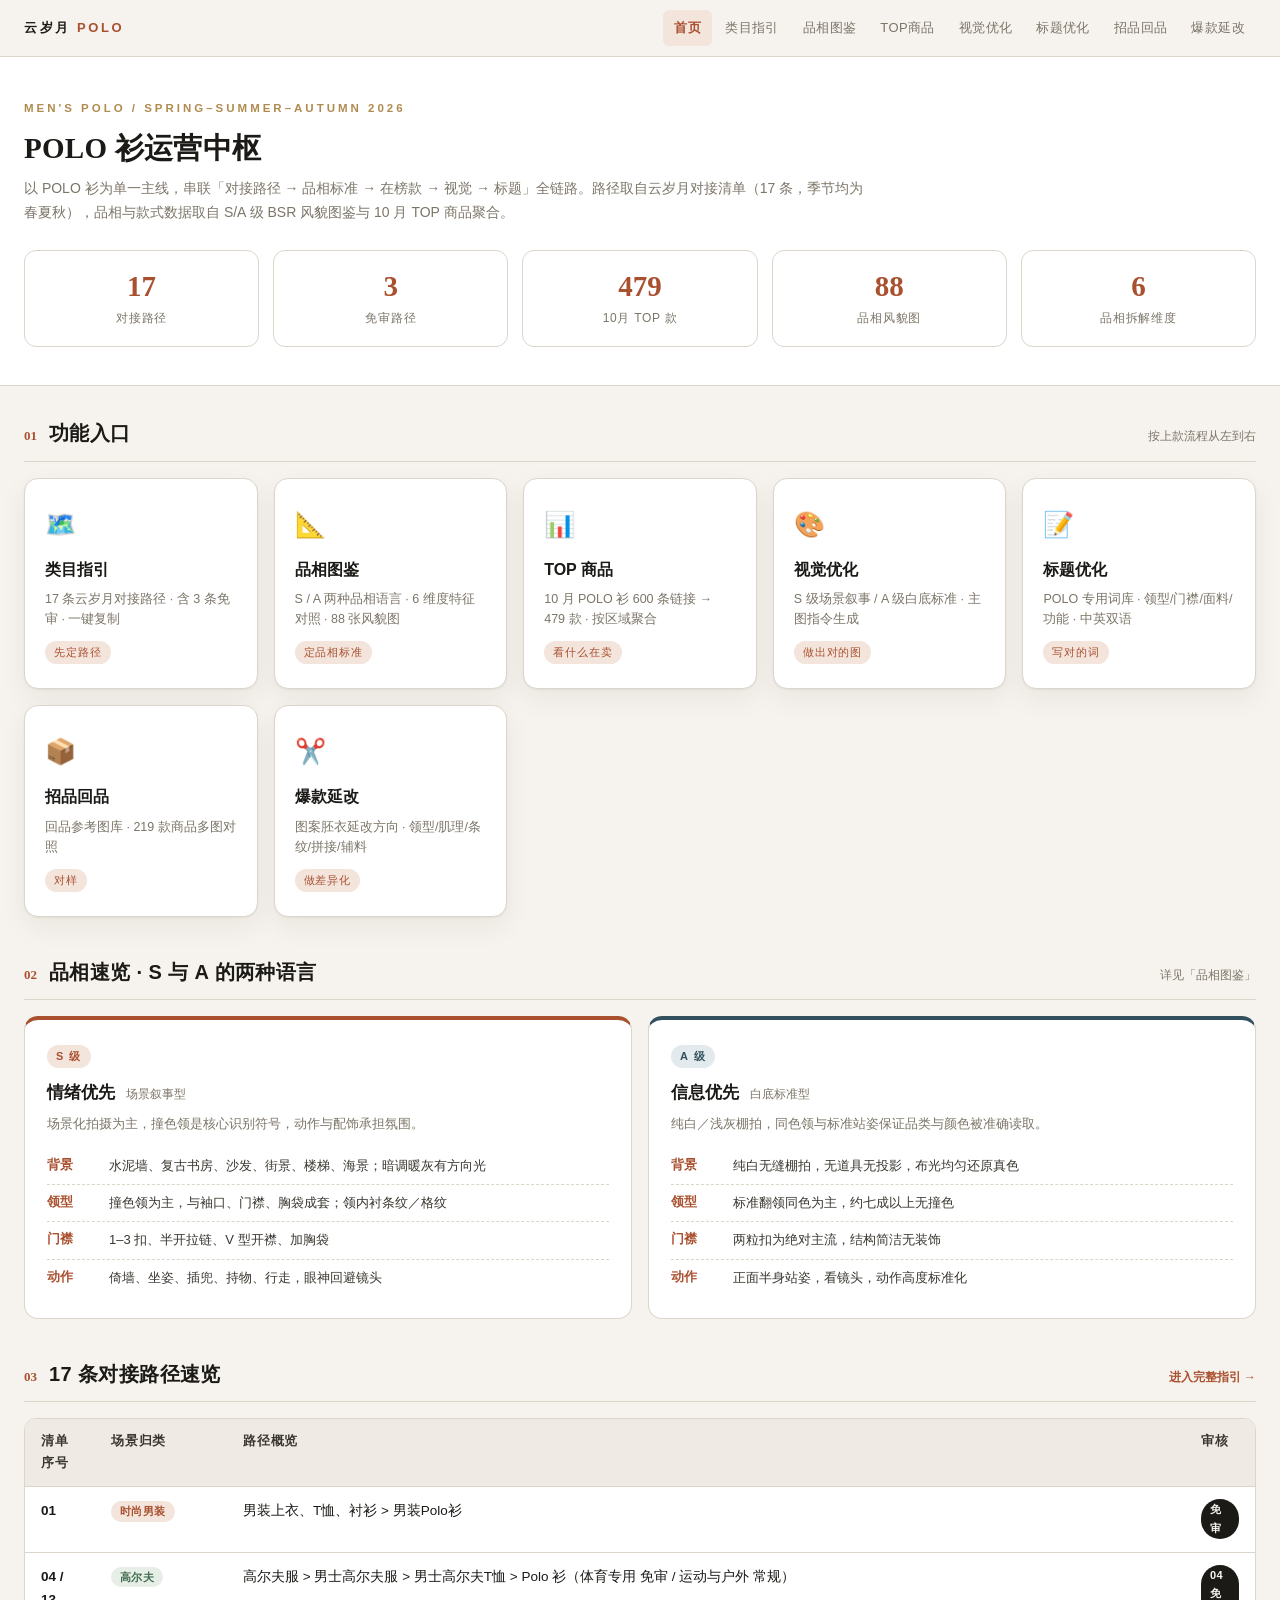
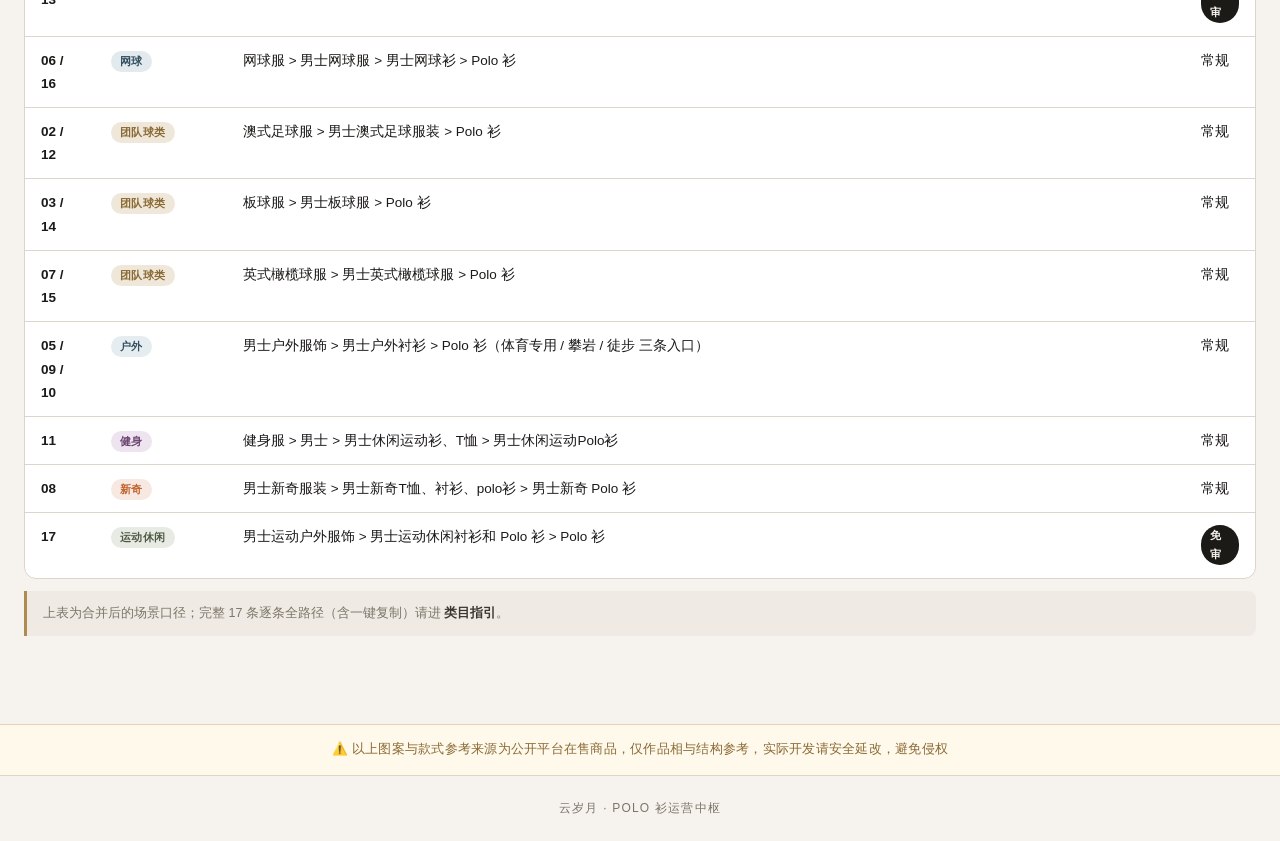
==== commit 0ce034ba: "Add files via upload" ====
--- a/index.html
+++ b/index.html
@@ -73,7 +73,7 @@
       <a href="recruit.html" class="entrance-card">
         <div class="icon">📦</div>
         <div class="title">招品回品</div>
-        <div class="desc">回品参考图库 · 111 款商品多图对照</div>
+        <div class="desc">回品参考图库 · 219 款商品多图对照</div>
         <div class="tagline">对样</div>
       </a>
       <a href="ideas.html" class="entrance-card">
--- a/style.css
+++ b/style.css
@@ -183,3 +183,12 @@
 .info-banner{background:var(--panel);border:1px solid var(--line);border-left:4px solid var(--rust);border-radius:0 10px 10px 0;padding:16px 20px;margin-bottom:18px}
 .info-banner h3{font-size:15px;margin-bottom:4px}
 .info-banner p{font-size:12.5px;color:var(--muted)}
+
+/* ---------- 词库资质标记（标题优化） ---------- */
+.kw-card{position:relative}
+.kw-req{display:inline-block;margin-top:6px;font-size:10px;font-weight:700;letter-spacing:.05em;
+  color:#8A5A12;background:#FBEFD6;border:1px solid #E8C98A;border-radius:999px;padding:1px 8px;line-height:1.6}
+.kw-card.selected .kw-req{color:#F6E3BE;background:#4A3B22;border-color:#7A6238}
+.kw-tip{margin:14px 0 2px;padding:11px 14px;background:var(--rust-soft);border-left:3px solid var(--rust);
+  border-radius:0 8px 8px 0;font-size:12.5px;color:#7A3B22;line-height:1.8}
+.kw-tip b{color:var(--rust)}
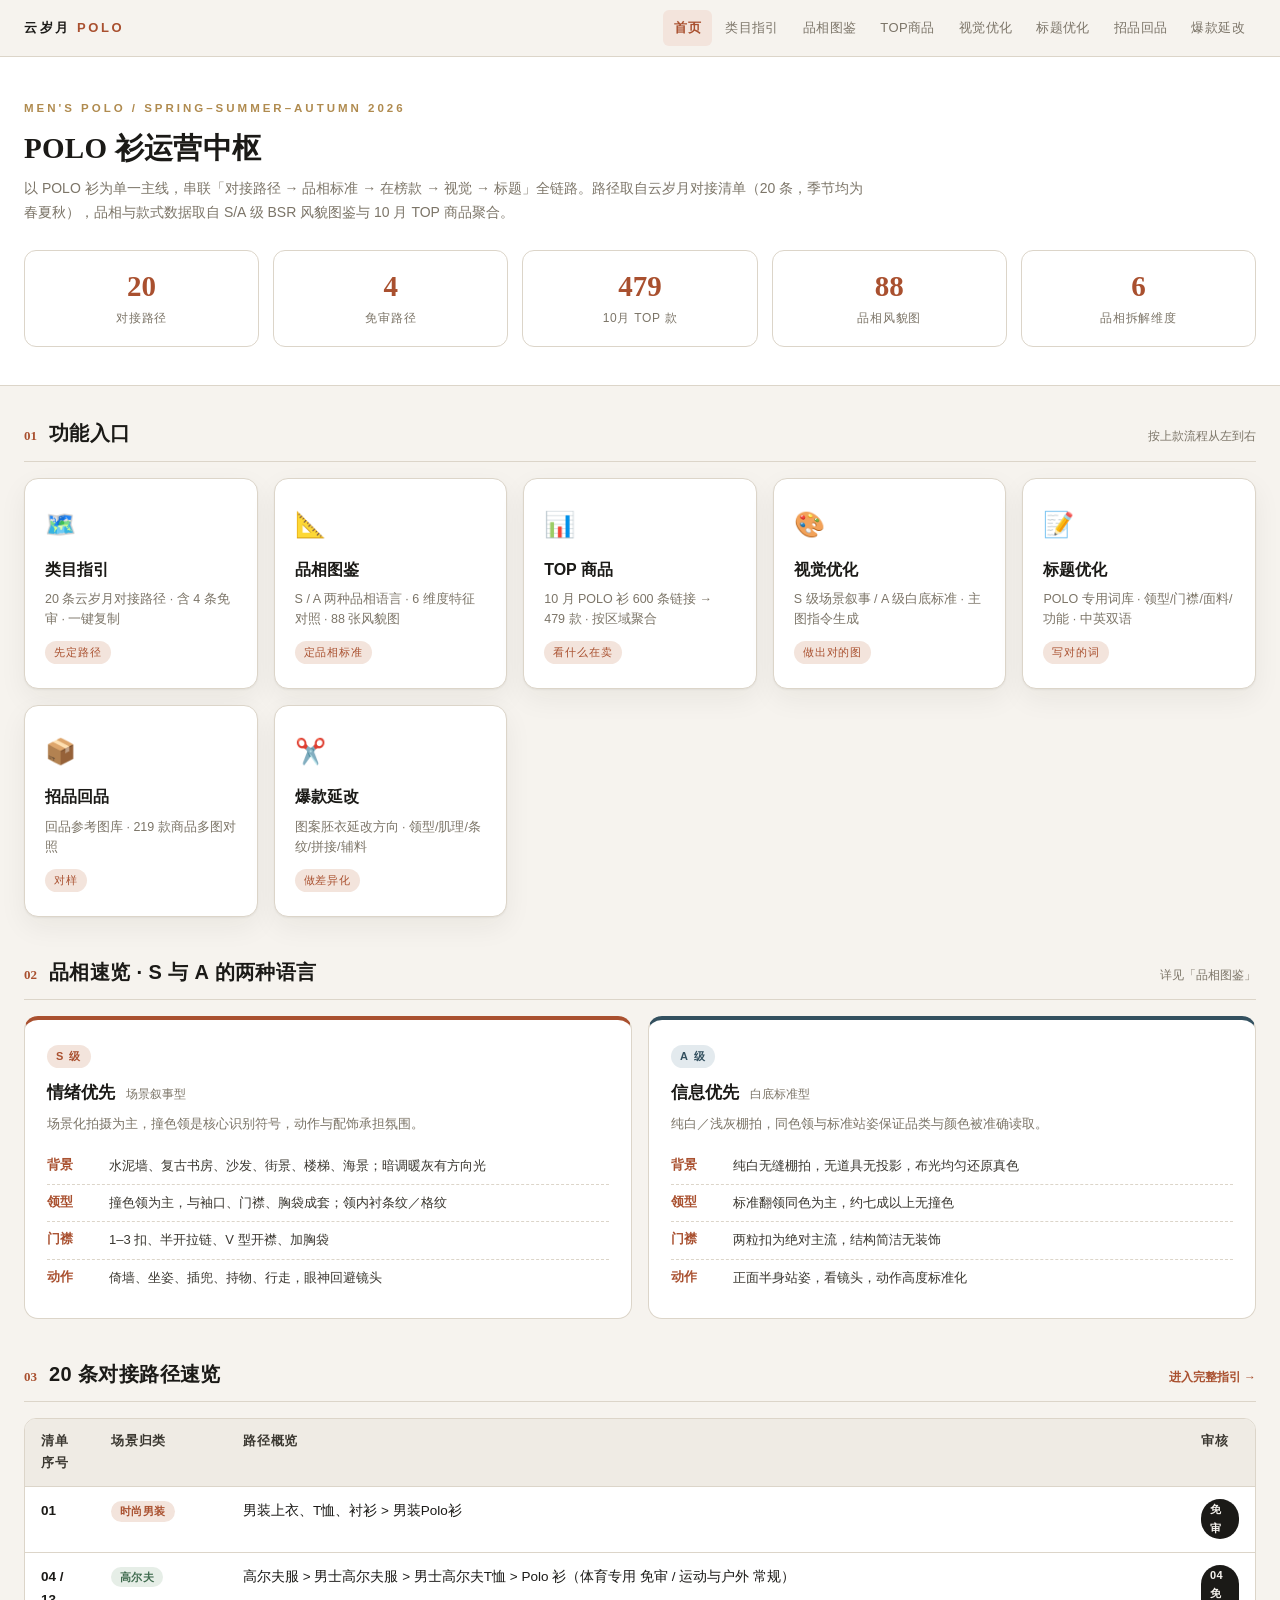
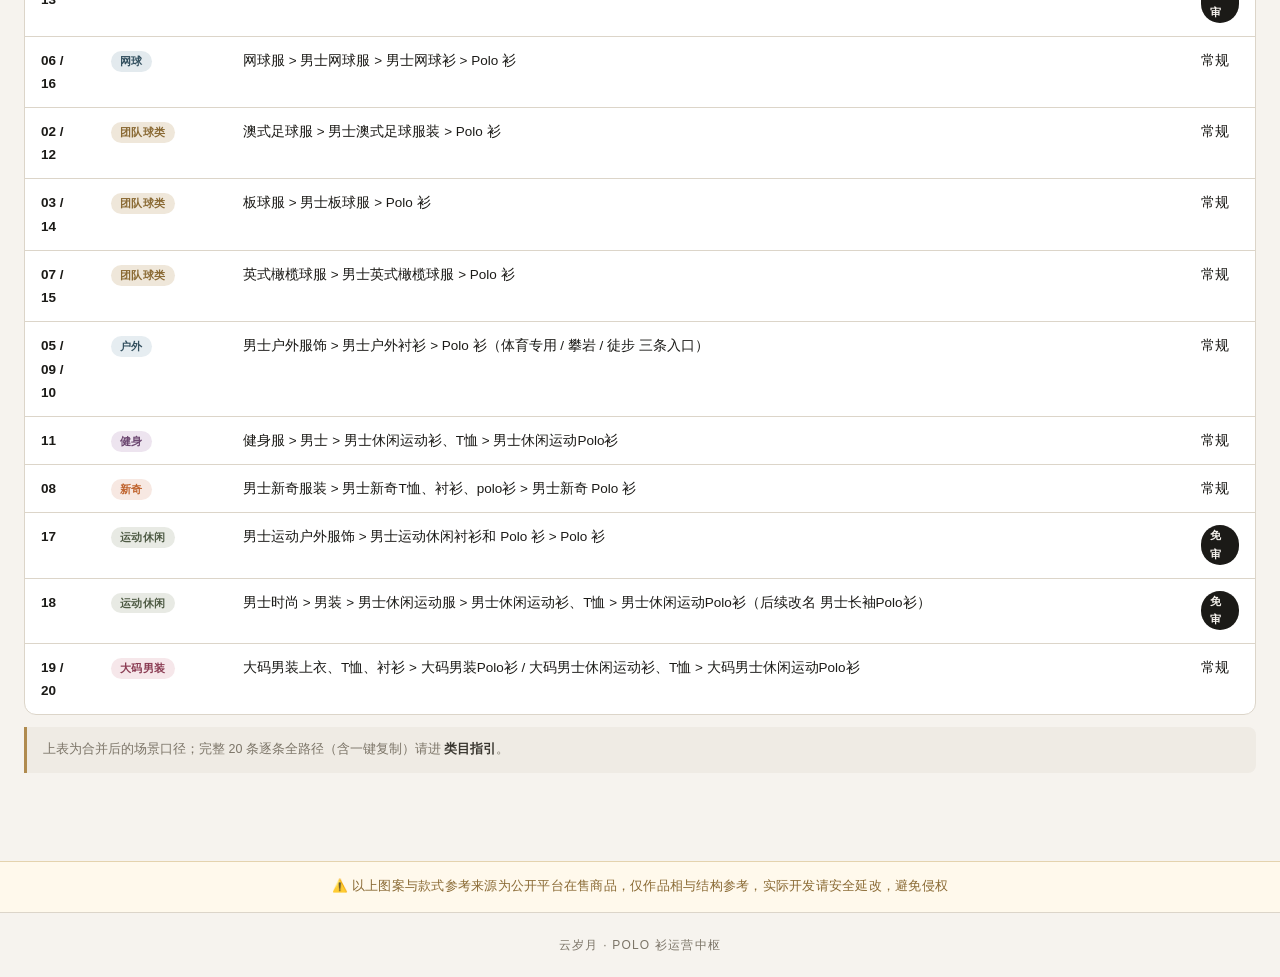
==== commit cae79958: "Add files via upload" ====
--- a/index.html
+++ b/index.html
@@ -25,10 +25,10 @@
 <div class="page-head"><div class="in">
   <div class="kicker">Men's Polo / Spring–Summer–Autumn 2026</div>
   <h1 class="serif">POLO 衫运营中枢</h1>
-  <p class="lead">以 POLO 衫为单一主线，串联「对接路径 → 品相标准 → 在榜款 → 视觉 → 标题」全链路。路径取自云岁月对接清单（17 条，季节均为春夏秋），品相与款式数据取自 S/A 级 BSR 风貌图鉴与 10 月 TOP 商品聚合。</p>
+  <p class="lead">以 POLO 衫为单一主线，串联「对接路径 → 品相标准 → 在榜款 → 视觉 → 标题」全链路。路径取自云岁月对接清单（20 条，季节均为春夏秋），品相与款式数据取自 S/A 级 BSR 风貌图鉴与 10 月 TOP 商品聚合。</p>
   <div class="stats">
-    <div class="stat"><div class="n">17</div><div class="l">对接路径</div></div>
-    <div class="stat"><div class="n">3</div><div class="l">免审路径</div></div>
+    <div class="stat"><div class="n">20</div><div class="l">对接路径</div></div>
+    <div class="stat"><div class="n">4</div><div class="l">免审路径</div></div>
     <div class="stat"><div class="n">479</div><div class="l">10月 TOP 款</div></div>
     <div class="stat"><div class="n">88</div><div class="l">品相风貌图</div></div>
     <div class="stat"><div class="n">6</div><div class="l">品相拆解维度</div></div>
@@ -43,7 +43,7 @@
       <a href="category-guide.html" class="entrance-card">
         <div class="icon">🗺️</div>
         <div class="title">类目指引</div>
-        <div class="desc">17 条云岁月对接路径 · 含 3 条免审 · 一键复制</div>
+        <div class="desc">20 条云岁月对接路径 · 含 4 条免审 · 一键复制</div>
         <div class="tagline">先定路径</div>
       </a>
       <a href="appearance.html" class="entrance-card">
@@ -114,7 +114,7 @@
   </div>
 
   <div class="section">
-    <div class="section-title"><span class="no">03</span><h2>17 条对接路径速览</h2><span class="hint"><a href="category-guide.html" style="color:var(--rust);font-weight:600">进入完整指引 →</a></span></div>
+    <div class="section-title"><span class="no">03</span><h2>20 条对接路径速览</h2><span class="hint"><a href="category-guide.html" style="color:var(--rust);font-weight:600">进入完整指引 →</a></span></div>
     <div class="tablewrap">
       <table>
         <thead><tr><th style="width:70px">清单序号</th><th style="width:132px">场景归类</th><th>路径概览</th><th style="width:70px">审核</th></tr></thead>
@@ -129,10 +129,12 @@
           <tr><td><b>11</b></td><td><span class="badge b-fitness">健身</span></td><td>健身服 &gt; 男士 &gt; 男士休闲运动衫、T恤 &gt; 男士休闲运动Polo衫</td><td>常规</td></tr>
           <tr><td><b>08</b></td><td><span class="badge b-novelty">新奇</span></td><td>男士新奇服装 &gt; 男士新奇T恤、衬衫、polo衫 &gt; 男士新奇 Polo 衫</td><td>常规</td></tr>
           <tr><td><b>17</b></td><td><span class="badge b-active">运动休闲</span></td><td>男士运动户外服饰 &gt; 男士运动休闲衬衫和 Polo 衫 &gt; Polo 衫</td><td><span class="badge b-free">免审</span></td></tr>
+          <tr><td><b>18</b></td><td><span class="badge b-active">运动休闲</span></td><td>男士时尚 &gt; 男装 &gt; 男士休闲运动服 &gt; 男士休闲运动衫、T恤 &gt; 男士休闲运动Polo衫（后续改名 男士长袖Polo衫）</td><td><span class="badge b-free">免审</span></td></tr>
+          <tr><td><b>19 / 20</b></td><td><span class="badge b-plus">大码男装</span></td><td>大码男装上衣、T恤、衬衫 &gt; 大码男装Polo衫 / 大码男士休闲运动衫、T恤 &gt; 大码男士休闲运动Polo衫</td><td>常规</td></tr>
         </tbody>
       </table>
     </div>
-    <div class="note" style="margin-top:12px">上表为合并后的场景口径；完整 17 条逐条全路径（含一键复制）请进 <b>类目指引</b>。</div>
+    <div class="note" style="margin-top:12px">上表为合并后的场景口径；完整 20 条逐条全路径（含一键复制）请进 <b>类目指引</b>。</div>
   </div>
 
 </div>
--- a/style.css
+++ b/style.css
@@ -192,3 +192,8 @@
 .kw-tip{margin:14px 0 2px;padding:11px 14px;background:var(--rust-soft);border-left:3px solid var(--rust);
   border-radius:0 8px 8px 0;font-size:12.5px;color:#7A3B22;line-height:1.8}
 .kw-tip b{color:var(--rust)}
+
+/* ---------- 大码 / 改名备注（类目指引） ---------- */
+.b-plus{background:#F6E7EA;color:#8A3B52}
+.b-note{background:transparent;color:var(--gold);border:1px dashed var(--gold);font-weight:600}
+.path-sub{font-size:12px;color:var(--muted);margin-top:6px;line-height:1.7}
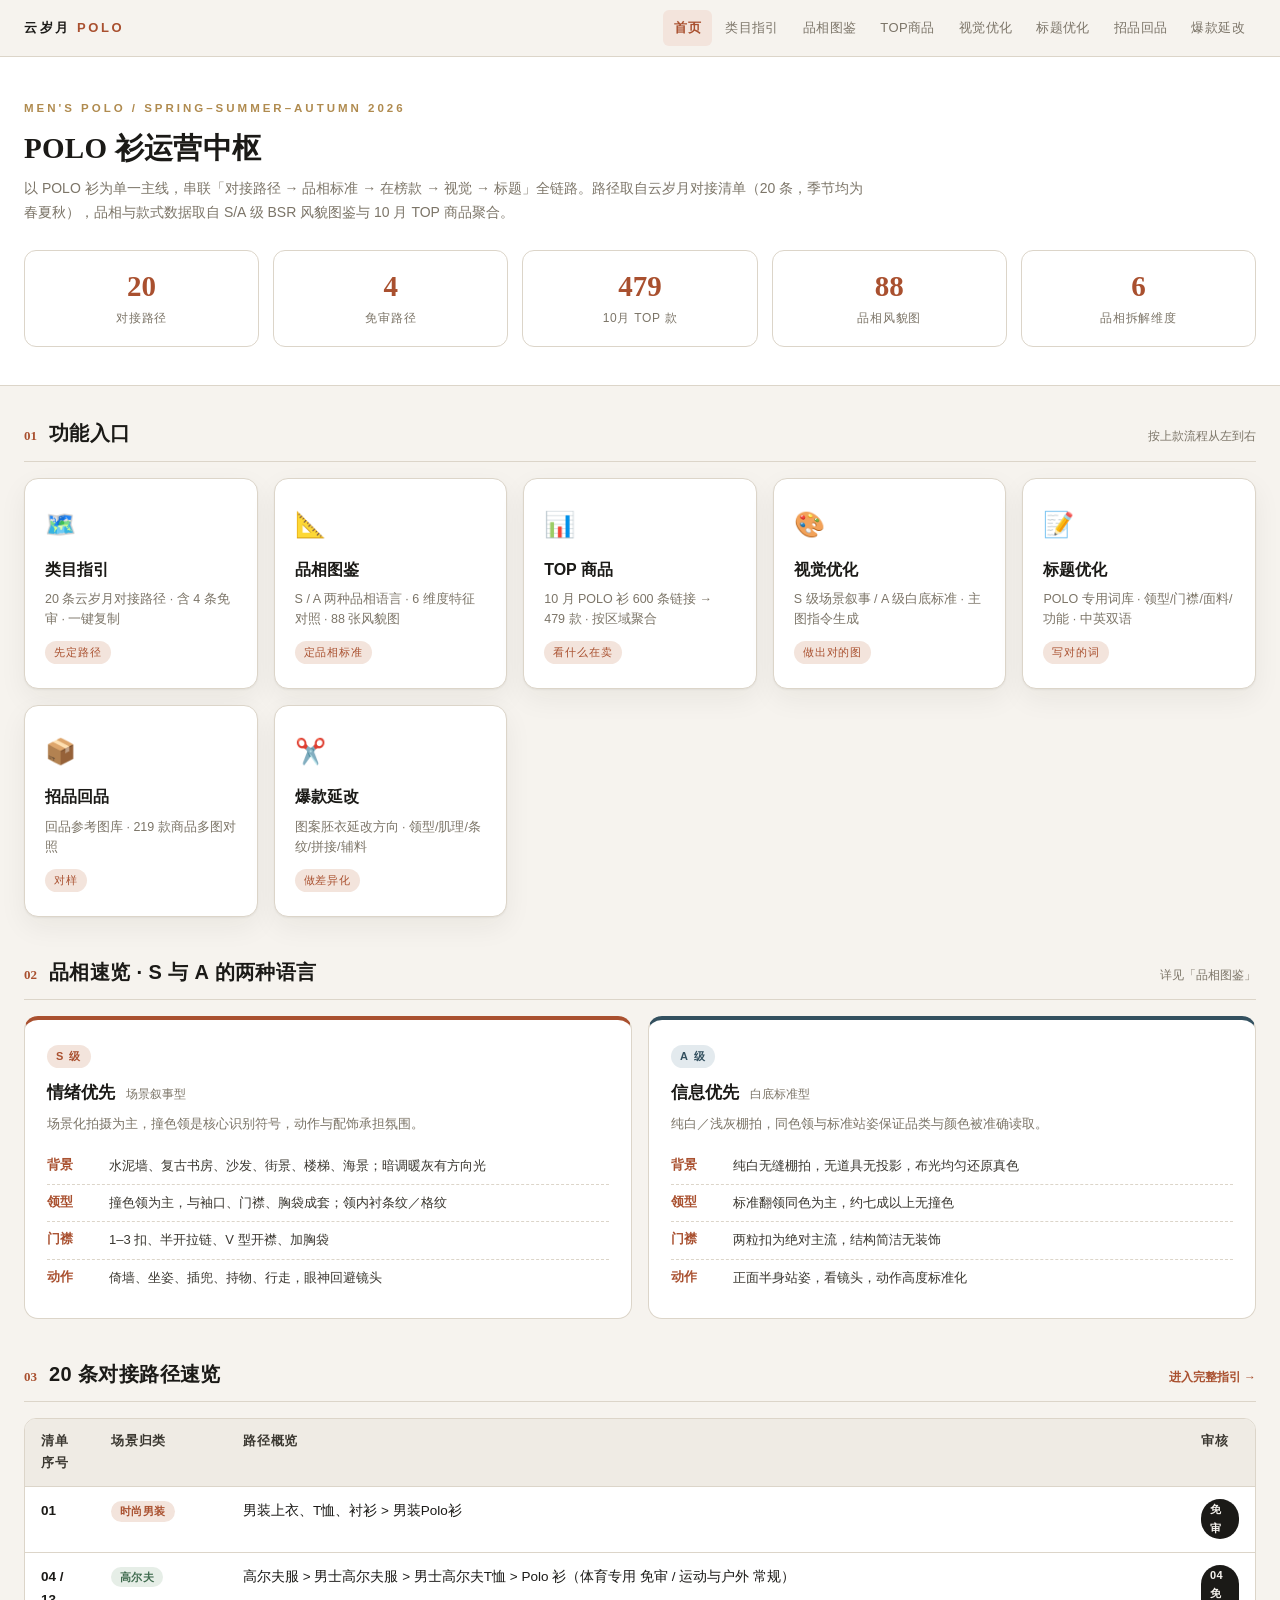
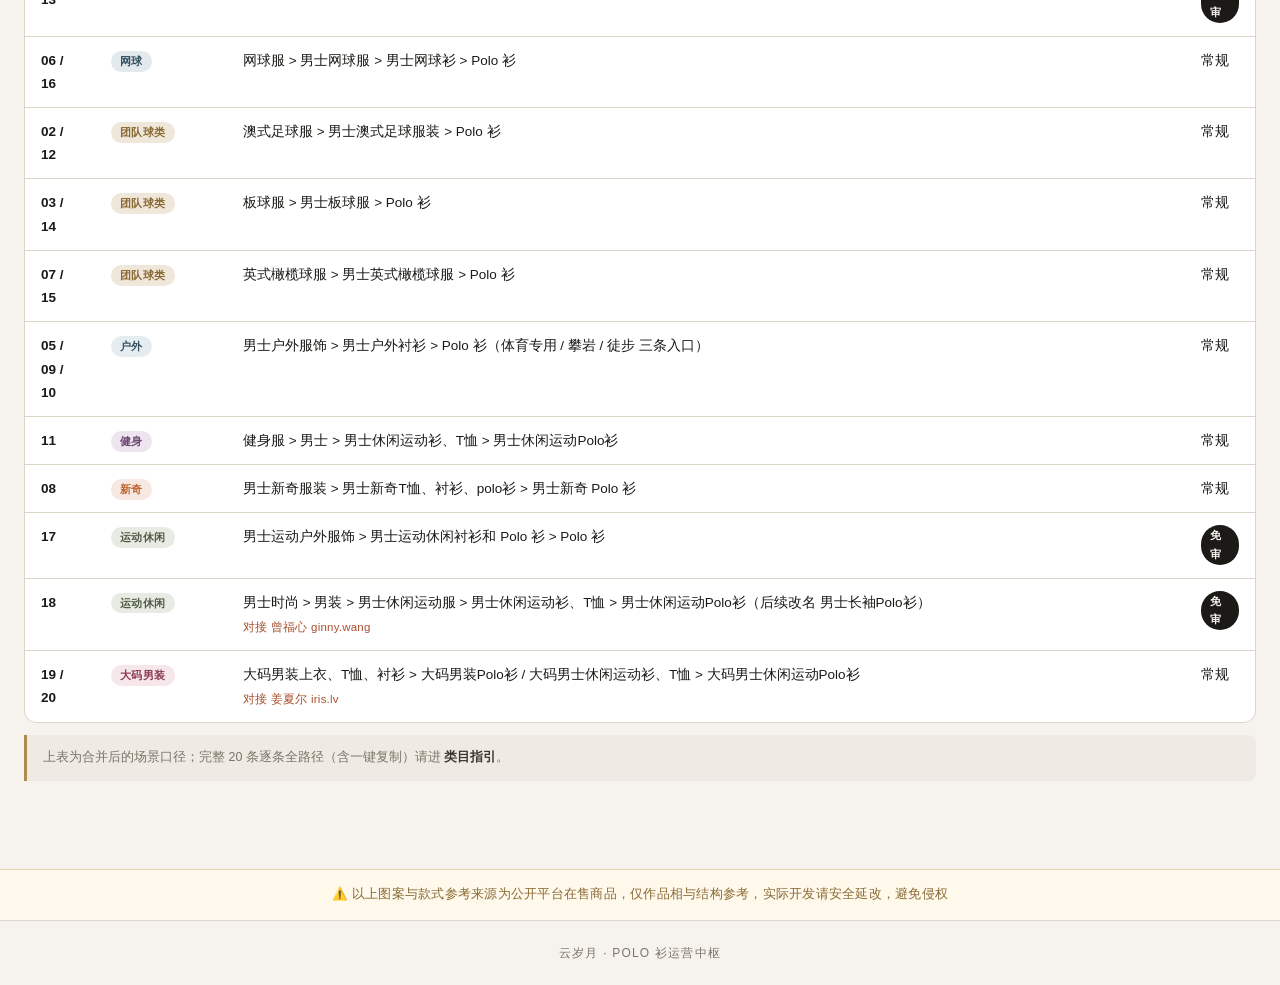
==== commit 99267ba5: "Add files via upload" ====
--- a/index.html
+++ b/index.html
@@ -129,8 +129,8 @@
           <tr><td><b>11</b></td><td><span class="badge b-fitness">健身</span></td><td>健身服 &gt; 男士 &gt; 男士休闲运动衫、T恤 &gt; 男士休闲运动Polo衫</td><td>常规</td></tr>
           <tr><td><b>08</b></td><td><span class="badge b-novelty">新奇</span></td><td>男士新奇服装 &gt; 男士新奇T恤、衬衫、polo衫 &gt; 男士新奇 Polo 衫</td><td>常规</td></tr>
           <tr><td><b>17</b></td><td><span class="badge b-active">运动休闲</span></td><td>男士运动户外服饰 &gt; 男士运动休闲衬衫和 Polo 衫 &gt; Polo 衫</td><td><span class="badge b-free">免审</span></td></tr>
-          <tr><td><b>18</b></td><td><span class="badge b-active">运动休闲</span></td><td>男士时尚 &gt; 男装 &gt; 男士休闲运动服 &gt; 男士休闲运动衫、T恤 &gt; 男士休闲运动Polo衫（后续改名 男士长袖Polo衫）</td><td><span class="badge b-free">免审</span></td></tr>
-          <tr><td><b>19 / 20</b></td><td><span class="badge b-plus">大码男装</span></td><td>大码男装上衣、T恤、衬衫 &gt; 大码男装Polo衫 / 大码男士休闲运动衫、T恤 &gt; 大码男士休闲运动Polo衫</td><td>常规</td></tr>
+          <tr><td><b>18</b></td><td><span class="badge b-active">运动休闲</span></td><td>男士时尚 &gt; 男装 &gt; 男士休闲运动服 &gt; 男士休闲运动衫、T恤 &gt; 男士休闲运动Polo衫（后续改名 男士长袖Polo衫）<br><span class="owner-inline">对接 曾福心 ginny.wang</span></td><td><span class="badge b-free">免审</span></td></tr>
+          <tr><td><b>19 / 20</b></td><td><span class="badge b-plus">大码男装</span></td><td>大码男装上衣、T恤、衬衫 &gt; 大码男装Polo衫 / 大码男士休闲运动衫、T恤 &gt; 大码男士休闲运动Polo衫<br><span class="owner-inline">对接 姜夏尔 iris.lv</span></td><td>常规</td></tr>
         </tbody>
       </table>
     </div>
--- a/style.css
+++ b/style.css
@@ -197,3 +197,12 @@
 .b-plus{background:#F6E7EA;color:#8A3B52}
 .b-note{background:transparent;color:var(--gold);border:1px dashed var(--gold);font-weight:600}
 .path-sub{font-size:12px;color:var(--muted);margin-top:6px;line-height:1.7}
+
+/* ---------- 路径对接人标注（类目指引） ---------- */
+.path-owner{display:flex;flex-wrap:wrap;align-items:center;gap:8px;margin-top:9px;padding:5px 10px;
+  font-size:12px;color:var(--rust);background:var(--rust-soft);border-radius:7px;line-height:1.7;width:fit-content}
+.path-owner b{font-weight:700;letter-spacing:.01em}
+.path-owner .vx{color:var(--muted);font-family:ui-monospace,SFMono-Regular,Menlo,Consolas,monospace;font-size:11.5px}
+
+/* ---------- 首页速览表的对接人小注 ---------- */
+.owner-inline{display:inline-block;margin-top:4px;font-size:11.5px;color:var(--rust);letter-spacing:.02em}
